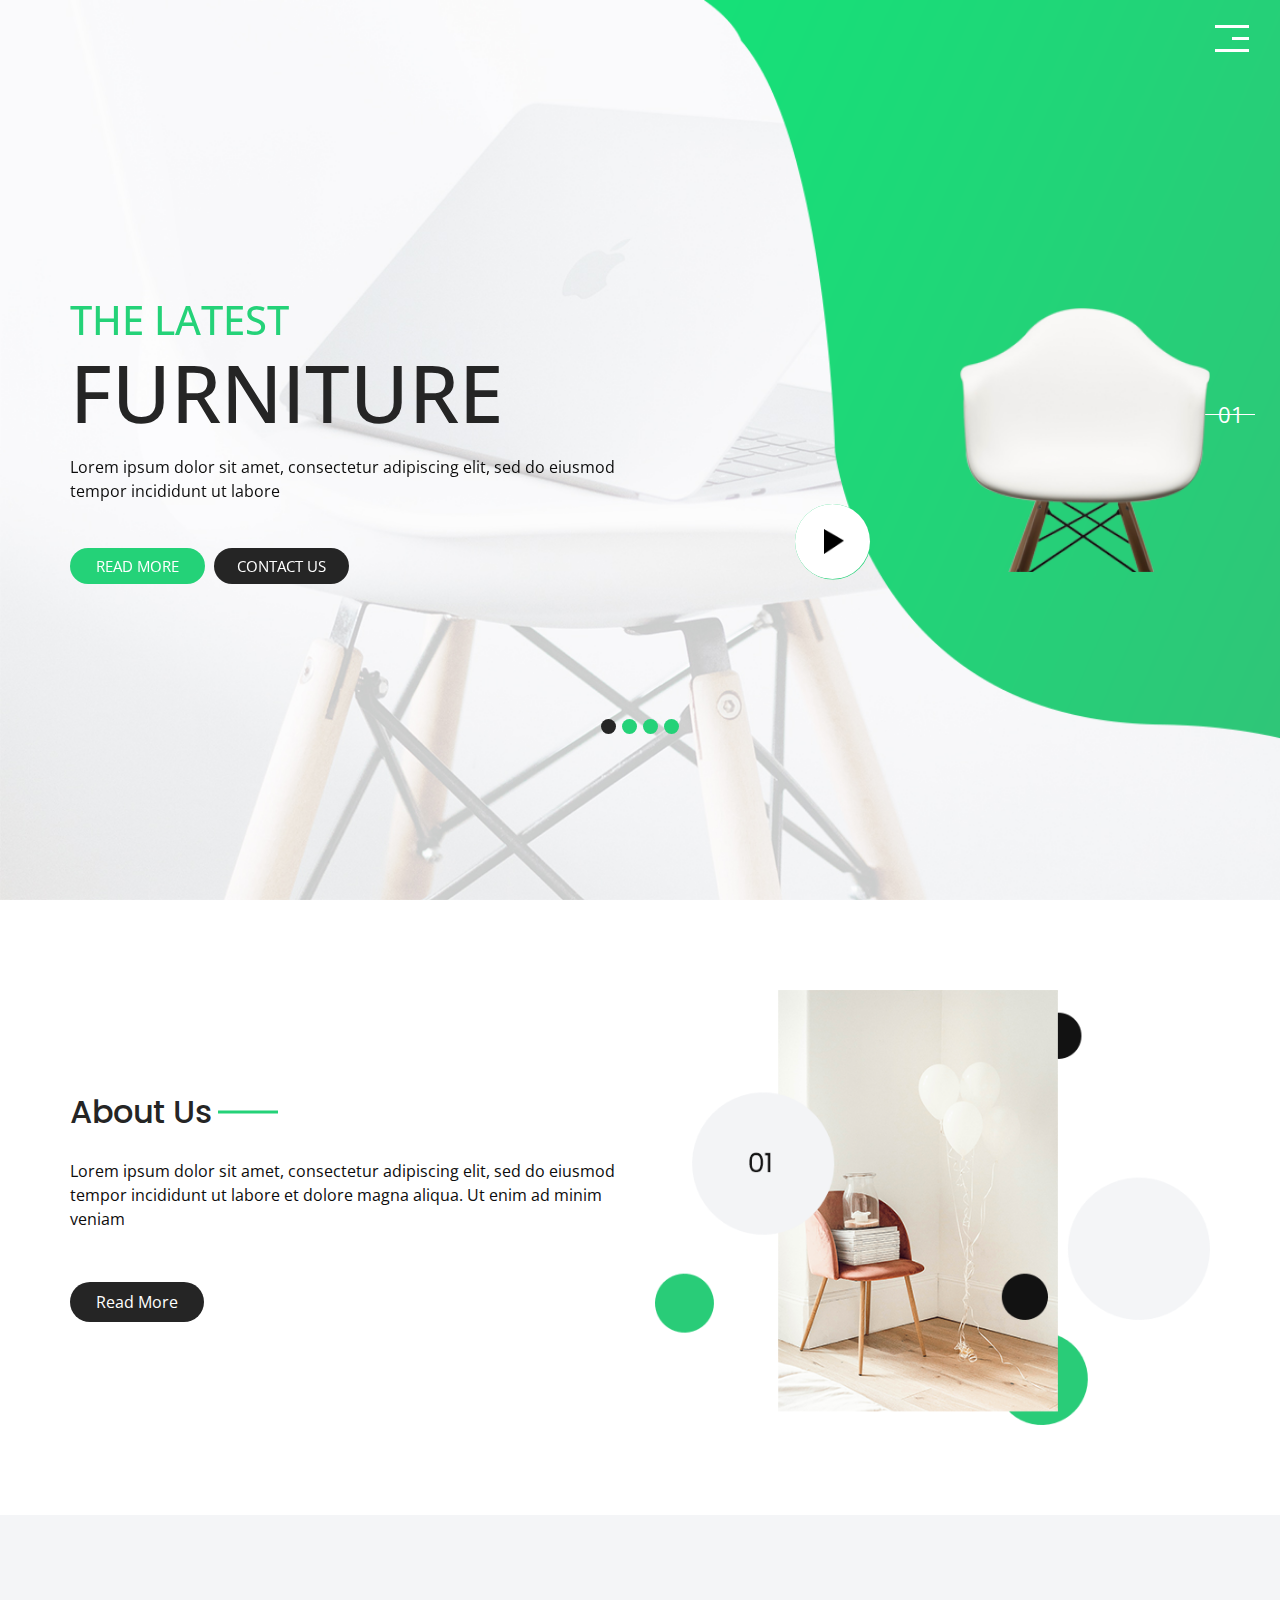
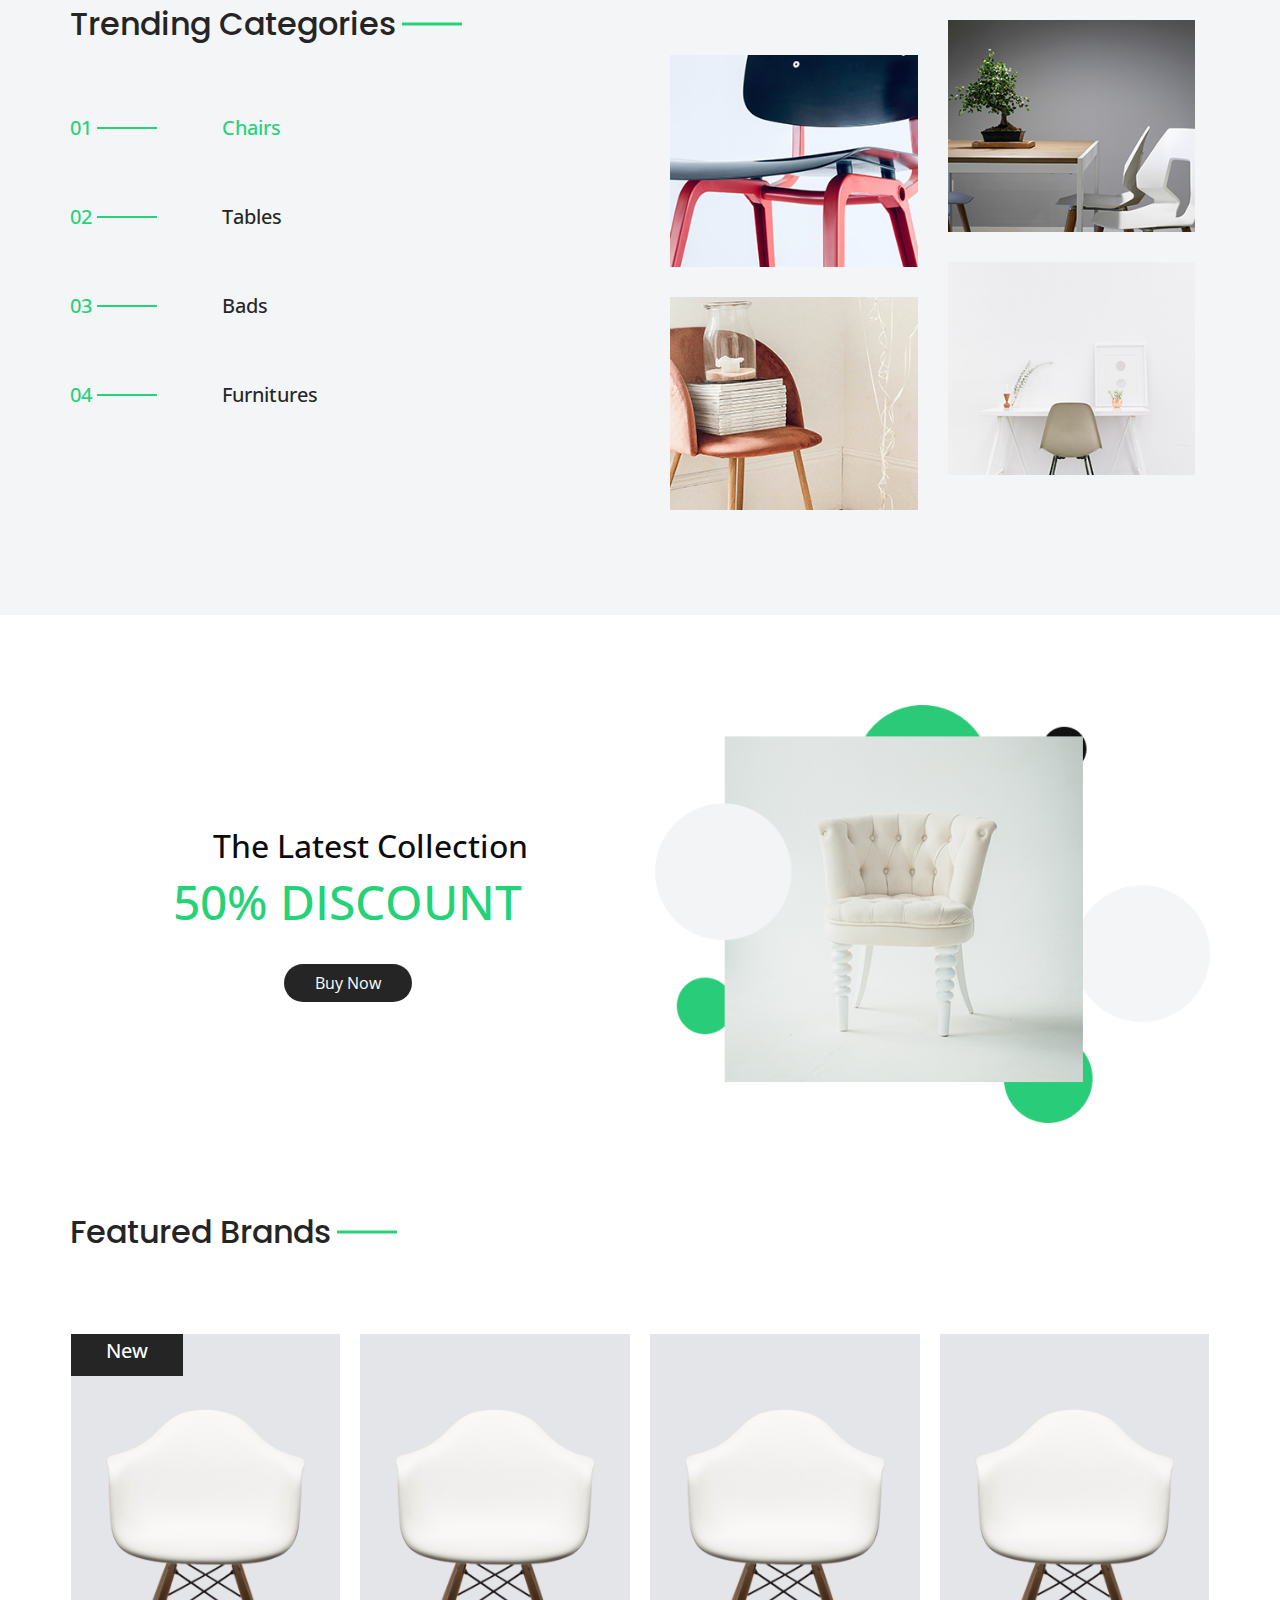
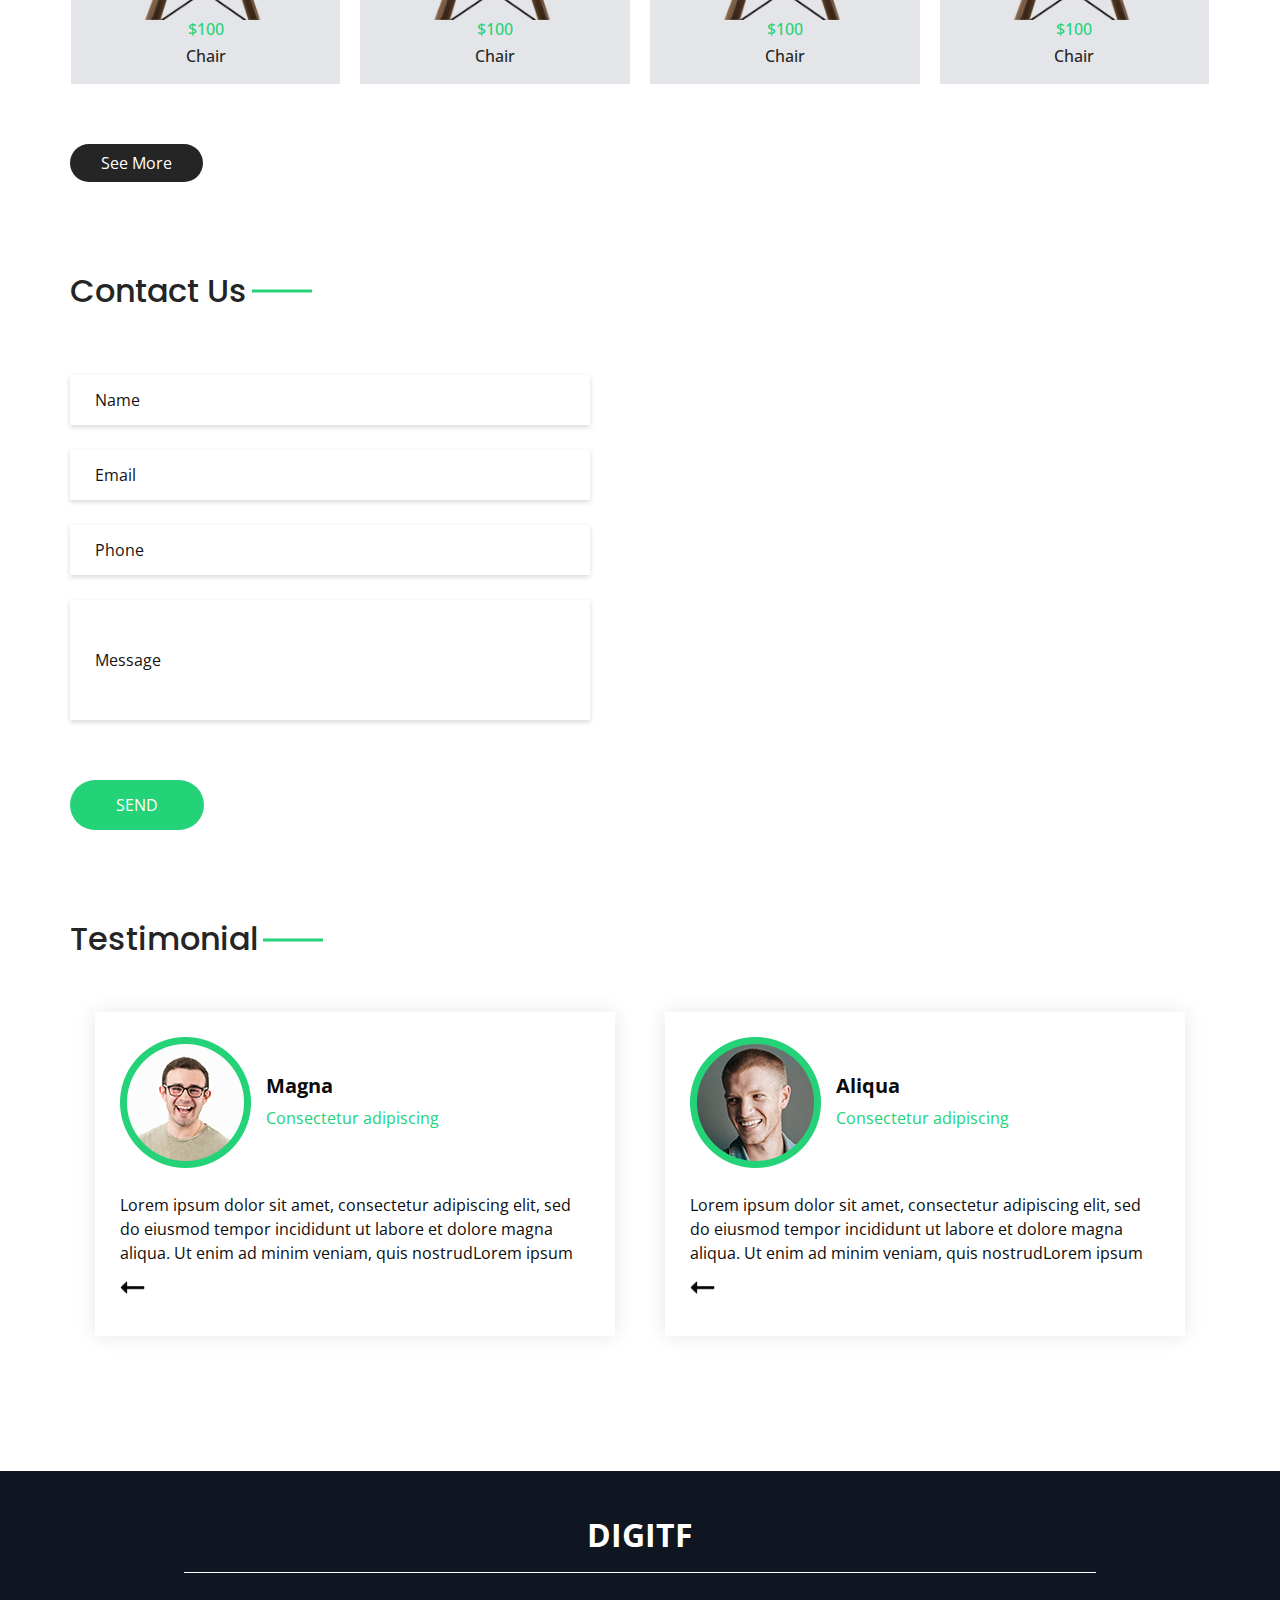
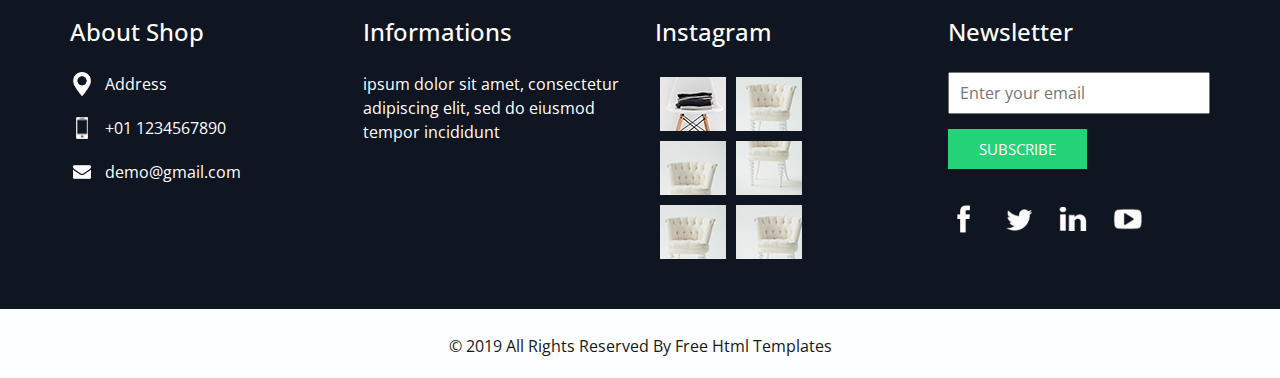
==== index.html @ fb8a5b01 "Paper Town v1" ====
<!DOCTYPE html>
<html>

<head>
  <!-- Basic -->
  <meta charset="utf-8" />
  <meta http-equiv="X-UA-Compatible" content="IE=edge" />
  <!-- Mobile Metas -->
  <meta name="viewport" content="width=device-width, initial-scale=1, shrink-to-fit=no" />
  <!-- Site Metas -->
  <meta name="keywords" content="" />
  <meta name="description" content="" />
  <meta name="author" content="" />

  <title>Digitf</title>

  <!-- slider stylesheet -->
  <link rel="stylesheet" type="text/css"
    href="https://cdnjs.cloudflare.com/ajax/libs/OwlCarousel2/2.1.3/assets/owl.carousel.min.css" />

  <!-- bootstrap core css -->
  <link rel="stylesheet" type="text/css" href="css/bootstrap.css" />

  <!-- fonts style -->
  <link href="https://fonts.googleapis.com/css?family=Open+Sans:400,700|Poppins:400,700&display=swap" rel="stylesheet">
  <!-- Custom styles for this template -->
  <link href="css/style.css" rel="stylesheet" />
  <!-- responsive style -->
  <link href="css/responsive.css" rel="stylesheet" />
</head>

<body>
  <div class="hero_area">
    <!-- header section strats -->
    <header class="header_section">
      <div class="container-fluid">
        <nav class="navbar navbar-expand-lg custom_nav-container">
          <a class="navbar-brand" href="index.html">
            <img src="images/logo.png" alt="" />
          </a>
          <button class="navbar-toggler" type="button" data-toggle="collapse" data-target="#navbarSupportedContent"
            aria-controls="navbarSupportedContent" aria-expanded="false" aria-label="Toggle navigation">
            <span class="navbar-toggler-icon"></span>
          </button>

          <div class="collapse navbar-collapse" id="navbarSupportedContent">
            <ul class="navbar-nav  ">
              <li class="nav-item active">
                <a class="nav-link" href="index.html">Home <span class="sr-only">(current)</span></a>
              </li>
              <li class="nav-item">
                <a class="nav-link" href="about.html"> About</a>
              </li>
              <li class="nav-item">
                <a class="nav-link" href="shop.html">Shop </a>
              </li>
              <li class="nav-item">
                <a class="nav-link" href="furniture.html"> Furniture </a>
              </li>
              <li class="nav-item">
                <a class="nav-link" href="contact.html">Contact us</a>
              </li>
            </ul>
            <div class="user_option">
              <a href="">
                <img src="images/user.png" alt="">
                <span>
                  Login
                </span>
              </a>
              <form class="form-inline my-2 my-lg-0 ml-0 ml-lg-4 mb-3 mb-lg-0">
                <button class="btn  my-2 my-sm-0 nav_search-btn" type="submit"></button>
              </form>
            </div>
          </div>
          <div>
            <div class="custom_menu-btn ">
              <button>
                <span class=" s-1">

                </span>
                <span class="s-2">

                </span>
                <span class="s-3">

                </span>
              </button>
            </div>
          </div>

        </nav>
      </div>
    </header>
    <!-- end header section -->
    <!-- slider section -->
    <section class="slider_section ">
      <div class="play_btn">
        <a href="">
          <img src="images/play.png" alt="">
        </a>
      </div>
      <div class="number_box">
        <div>
          <ol class="carousel-indicators indicator-2">
            <li data-target="#carouselExampleIndicators" data-slide-to="0" class="active">01</li>
            <li data-target="#carouselExampleIndicators" data-slide-to="1">02</li>
            <li data-target="#carouselExampleIndicators" data-slide-to="2">03</li>
            <li data-target="#carouselExampleIndicators" data-slide-to="3">04</li>
          </ol>
        </div>
      </div>
      <div class="container">
        <div id="carouselExampleIndicators" class="carousel slide" data-ride="carousel">
          <ol class="carousel-indicators">
            <li data-target="#carouselExampleIndicators" data-slide-to="0" class="active"></li>
            <li data-target="#carouselExampleIndicators" data-slide-to="1"></li>
            <li data-target="#carouselExampleIndicators" data-slide-to="2"></li>
            <li data-target="#carouselExampleIndicators" data-slide-to="3"></li>
          </ol>
          <div class="carousel-inner">
            <div class="carousel-item active">
              <div class="row">
                <div class="col-md-6">
                  <div class="detail-box">
                    <h1>
                      The Latest
                      <span>
                        Furniture
                      </span>
                    </h1>
                    <p>
                      Lorem ipsum dolor sit amet, consectetur adipiscing elit, sed
                      do eiusmod tempor incididunt ut labore
                    </p>
                    <div class="btn-box">
                      <a href="" class="btn-1">
                        Read More
                      </a>
                      <a href="" class="btn-2">
                        Contact us
                      </a>
                    </div>
                  </div>
                </div>
                <div class="col-md-6 img-container">
                  <div class="img-box">
                    <img src="images/slider-img.png" alt="">
                  </div>
                </div>
              </div>
            </div>
            <div class="carousel-item ">
              <div class="row">
                <div class="col-md-6">
                  <div class="detail-box">
                    <h1>
                      The Latest
                      <span>
                        Furniture
                      </span>
                    </h1>
                    <p>
                      Lorem ipsum dolor sit amet, consectetur adipiscing elit, sed
                      do eiusmod tempor incididunt ut labore
                    </p>
                    <div class="btn-box">
                      <a href="" class="btn-1">
                        Read More
                      </a>
                      <a href="" class="btn-2">
                        Contact us
                      </a>
                    </div>
                  </div>
                </div>
                <div class="col-md-6 img-container">
                  <div class="img-box">
                    <img src="images/slider-img.png" alt="">
                  </div>
                </div>
              </div>
            </div>
            <div class="carousel-item ">
              <div class="row">
                <div class="col-md-6">
                  <div class="detail-box">
                    <h1>
                      The Latest
                      <span>
                        Furniture
                      </span>
                    </h1>
                    <p>
                      Lorem ipsum dolor sit amet, consectetur adipiscing elit, sed
                      do eiusmod tempor incididunt ut labore
                    </p>
                    <div class="btn-box">
                      <a href="" class="btn-1">
                        Read More
                      </a>
                      <a href="" class="btn-2">
                        Contact us
                      </a>
                    </div>
                  </div>
                </div>
                <div class="col-md-6 img-container">
                  <div class="img-box">
                    <img src="images/slider-img.png" alt="">
                  </div>
                </div>
              </div>
            </div>
            <div class="carousel-item ">
              <div class="row">
                <div class="col-md-6">
                  <div class="detail-box">
                    <h1>
                      The Latest
                      <span>
                        Furniture
                      </span>
                    </h1>
                    <p>
                      Lorem ipsum dolor sit amet, consectetur adipiscing elit, sed
                      do eiusmod tempor incididunt ut labore
                    </p>
                    <div class="btn-box">
                      <a href="" class="btn-1">
                        Read More
                      </a>
                      <a href="" class="btn-2">
                        Contact us
                      </a>
                    </div>
                  </div>
                </div>
                <div class="col-md-6 img-container">
                  <div class="img-box">
                    <img src="images/slider-img.png" alt="">
                  </div>
                </div>
              </div>
            </div>
          </div>
        </div>
      </div>
    </section>
    <!-- end slider section -->
  </div>


  <!-- about section -->

  <section class="about_section layout_padding">
    <div class="container">
      <div class="row">
        <div class="col-md-6">
          <div class="detail-box">
            <div class="heading_container">
              <h2>
                About Us
              </h2>

            </div>
            <p>
              Lorem ipsum dolor sit amet, consectetur adipiscing elit, sed do eiusmod tempor incididunt ut labore et
              dolore magna aliqua. Ut enim ad minim veniam
            </p>
            <a href="">
              Read More
            </a>
          </div>
        </div>
        <div class="col-md-6">
          <div class="img-box">
            <img src="images/about-img.png" alt="">
          </div>
        </div>
      </div>
    </div>
  </section>

  <!-- end about section -->

  <!-- trending section -->

  <section class="trending_section layout_padding">
    <div id="accordion">
      <div class="container">
        <div class="row">
          <div class="col-md-6">
            <div class="detail-box">
              <div class="heading_container">
                <h2>
                  Trending Categories
                </h2>
              </div>
              <div class="tab_container">
                <div class="t-link-box" data-toggle="collapse" data-target="#collapseOne" aria-expanded="true"
                  aria-controls="collapseOne">
                  <div class="number">
                    <h5>
                      01
                    </h5>
                  </div>
                  <hr>
                  <div class="t-name">
                    <h5>
                      Chairs
                    </h5>
                  </div>
                </div>
                <div class="t-link-box collapsed" data-toggle="collapse" data-target="#collapseTwo"
                  aria-expanded="false" aria-controls="collapseTwo">
                  <div class="number">
                    <h5>
                      02
                    </h5>
                  </div>
                  <hr>
                  <div class="t-name">
                    <h5>
                      Tables
                    </h5>
                  </div>
                </div>
                <div class="t-link-box collapsed" data-toggle="collapse" data-target="#collapseThree"
                  aria-expanded="false" aria-controls="collapseThree">
                  <div class="number">
                    <h5>
                      03
                    </h5>
                  </div>
                  <hr>
                  <div class="t-name">
                    <h5>
                      Bads
                    </h5>
                  </div>
                </div>
                <div class="t-link-box collapsed" data-toggle="collapse" data-target="#collapseFour"
                  aria-expanded="false" aria-controls="collapseFour">
                  <div class="number">
                    <h5>
                      04
                    </h5>
                  </div>
                  <hr>
                  <div class="t-name">
                    <h5>
                      Furnitures
                    </h5>
                  </div>
                </div>
              </div>
            </div>
          </div>
          <div class="col-md-6">
            <div class="collapse show" id="collapseOne" aria-labelledby="headingOne" data-parent="#accordion">
              <div class="img_container ">
                <div class="box b-1">
                  <div class="img-box">
                    <img src="images/t-1.jpg" alt="">
                  </div>
                  <div class="img-box">
                    <img src="images/t-2.jpg" alt="">
                  </div>
                </div>
                <div class="box b-2">
                  <div class="img-box">
                    <img src="images/t-3.jpg" alt="">
                  </div>
                  <div class="img-box">
                    <img src="images/t-4.jpg" alt="">
                  </div>
                </div>
              </div>
            </div>
            <div class="collapse" id="collapseTwo" aria-labelledby="headingTwo" data-parent="#accordion">
              <div class="img_container ">
                <div class="box b-1">
                  <div class="img-box">
                    <img src="images/t-3.jpg" alt="">
                  </div>
                  <div class="img-box">
                    <img src="images/t-4.jpg" alt="">
                  </div>
                </div>
                <div class="box b-2">

                  <div class="img-box">
                    <img src="images/t-1.jpg" alt="">
                  </div>
                  <div class="img-box">
                    <img src="images/t-2.jpg" alt="">
                  </div>
                </div>
              </div>
            </div>
            <div class="collapse" id="collapseThree" aria-labelledby="headingThree" data-parent="#accordion">
              <div class="img_container ">
                <div class="box b-1">
                  <div class="img-box">
                    <img src="images/t-4.jpg" alt="">
                  </div>
                  <div class="img-box">
                    <img src="images/t-1.jpg" alt="">
                  </div>
                </div>
                <div class="box b-2">
                  <div class="img-box">
                    <img src="images/t-3.jpg" alt="">
                  </div>
                  <div class="img-box">
                    <img src="images/t-2.jpg" alt="">
                  </div>
                </div>
              </div>
            </div>
            <div class="collapse" id="collapseFour" aria-labelledby="headingfour" data-parent="#accordion">
              <div class="img_container ">
                <div class="box b-1">
                  <div class="img-box">
                    <img src="images/t-1.jpg" alt="">
                  </div>

                  <div class="img-box">
                    <img src="images/t-4.jpg" alt="">
                  </div>
                </div>
                <div class="box b-2">
                  <div class="img-box">
                    <img src="images/t-3.jpg" alt="">
                  </div>
                  <div class="img-box">
                    <img src="images/t-2.jpg" alt="">
                  </div>
                </div>
              </div>
            </div>

          </div>
        </div>
      </div>
    </div>

  </section>

  <!-- end trending section -->

  <!-- discount section -->

  <section class="discount_section  layout_padding">
    <div class="container">
      <div class="row">
        <div class="col-md-6">
          <div class="detail-box">
            <h2>
              The Latest Collection
            </h2>
            <h2 class="main_heading">
              50% DISCOUNT
            </h2>

            <div class="">
              <a href="">
                Buy Now
              </a>
            </div>
          </div>
        </div>
        <div class="col-md-6">
          <div class="img-box">
            <img src="images/discount-img.png" alt="">
          </div>
        </div>
      </div>
    </div>
  </section>


  <!-- end discount section -->

  <!-- brand section -->

  <section class="brand_section">
    <div class="container">
      <div class="heading_container">
        <h2>
          Featured Brands
        </h2>
      </div>
      <div class="brand_container layout_padding2">
        <div class="box">
          <a href="">
            <div class="new">
              <h5>
                New
              </h5>
            </div>
            <div class="img-box">
              <img src="images/slider-img.png" alt="">
            </div>
            <div class="detail-box">
              <h6 class="price">
                $100
              </h6>
              <h6>
                Chair
              </h6>
            </div>
          </a>
        </div>
        <div class="box">
          <a href="">
            <div class="img-box">
              <img src="images/slider-img.png" alt="">
            </div>
            <div class="detail-box">
              <h6 class="price">
                $100
              </h6>
              <h6>
                Chair
              </h6>
            </div>
          </a>
        </div>
        <div class="box">
          <a href="">
            <div class="img-box">
              <img src="images/slider-img.png" alt="">
            </div>
            <div class="detail-box">
              <h6 class="price">
                $100
              </h6>
              <h6>
                Chair
              </h6>
            </div>
          </a>
        </div>
        <div class="box">
          <a href="">
            <div class="img-box">
              <img src="images/slider-img.png" alt="">
            </div>
            <div class="detail-box">
              <h6 class="price">
                $100
              </h6>
              <h6>
                Chair
              </h6>
            </div>
          </a>
        </div>
      </div>
      <a href="" class="brand-btn">
        See More
      </a>
    </div>
  </section>

  <!-- end brand section -->
  <!-- contact section -->

  <section class="contact_section layout_padding">
    <div class="container ">
      <div class="heading_container">
        <h2 class="">
          Contact Us
        </h2>
      </div>

    </div>
    <div class="container">
      <div class="row">
        <div class="col-md-6">
          <form action="">
            <div>
              <input type="text" placeholder="Name" />
            </div>
            <div>
              <input type="email" placeholder="Email" />
            </div>
            <div>
              <input type="text" placeholder="Phone" />
            </div>
            <div>
              <input type="text" class="message-box" placeholder="Message" />
            </div>
            <div class="d-flex ">
              <button>
                SEND
              </button>
            </div>
          </form>
        </div>
        <div class="col-md-6">
          <div class="map_container">
            <div class="map-responsive">
              <iframe
                src="https://www.google.com/maps/embed/v1/place?key=AIzaSyA0s1a7phLN0iaD6-UE7m4qP-z21pH0eSc&q=Eiffel+Tower+Paris+France"
                width="600" height="300" frameborder="0" style="border:0; width: 100%; height:100%"
                allowfullscreen></iframe>
            </div>
          </div>
        </div>
      </div>
    </div>
  </section>

  <!-- end contact section -->

  <!-- client section -->
  <section class="client_section layout_padding-bottom">
    <div class="container">
      <div class="heading_container">
        <h2>
          Testimonial
        </h2>
      </div>
    </div>

    <div class="container">
      <div class="client_container layout_padding2">
        <div class="client_box b-1">
          <div class="client-id">
            <div class="img-box">
              <img src="images/client-1.png" alt="" />
            </div>
            <div class="name">
              <h5>
                Magna
              </h5>
              <p>
                Consectetur adipiscing
              </p>
            </div>
          </div>
          <div class="detail">
            <p>
              Lorem ipsum dolor sit amet, consectetur adipiscing elit, sed do eiusmod tempor incididunt ut labore et
              dolore magna aliqua. Ut enim ad minim veniam, quis nostrudLorem ipsum
            </p>
            <div>
              <div class="arrow_img">
              </div>
            </div>
          </div>
        </div>
        <div class="client_box b-2">
          <div class="client-id">
            <div class="img-box">
              <img src="images/client-2.png" alt="" />
            </div>
            <div class="name">
              <h5>
                Aliqua
              </h5>
              <p>
                Consectetur adipiscing
              </p>

            </div>
          </div>
          <div class="detail">
            <p>
              Lorem ipsum dolor sit amet, consectetur adipiscing elit, sed do eiusmod tempor incididunt ut labore et
              dolore magna aliqua. Ut enim ad minim veniam, quis nostrudLorem ipsum
            </p>
            <div>
              <div class="arrow_img">
              </div>
            </div>
          </div>
        </div>
      </div>
    </div>
  </section>

  <!-- end client section -->

  <!-- info section -->
  <section class="info_section layout_padding2">
    <div class="container">
      <div class="info_logo">
        <h2>
          Digitf
        </h2>
      </div>
      <div class="row">

        <div class="col-md-3">
          <div class="info_contact">
            <h5>
              About Shop
            </h5>
            <div>
              <div class="img-box">
                <img src="images/location-white.png" width="18px" alt="">
              </div>
              <p>
                Address
              </p>
            </div>
            <div>
              <div class="img-box">
                <img src="images/telephone-white.png" width="12px" alt="">
              </div>
              <p>
                +01 1234567890
              </p>
            </div>
            <div>
              <div class="img-box">
                <img src="images/envelope-white.png" width="18px" alt="">
              </div>
              <p>
                demo@gmail.com
              </p>
            </div>
          </div>
        </div>
        <div class="col-md-3">
          <div class="info_info">
            <h5>
              Informations
            </h5>
            <p>
              ipsum dolor sit amet, consectetur adipiscing elit, sed do eiusmod tempor incididunt
            </p>
          </div>
        </div>

        <div class="col-md-3">
          <div class="info_insta">
            <h5>
              Instagram
            </h5>
            <div class="insta_container">
              <div>
                <a href="">
                  <div class="insta-box b-1">
                    <img src="images/i-1.jpg" alt="">
                  </div>
                </a>
                <a href="">
                  <div class="insta-box b-2">
                    <img src="images/i-2.jpg" alt="">
                  </div>
                </a>
              </div>

              <div>
                <a href="">
                  <div class="insta-box b-3">
                    <img src="images/i-3.jpg" alt="">
                  </div>
                </a>
                <a href="">
                  <div class="insta-box b-4">
                    <img src="images/i-4.jpg" alt="">
                  </div>
                </a>
              </div>
              <div>
                <a href="">
                  <div class="insta-box b-3">
                    <img src="images/i-5.jpg" alt="">
                  </div>
                </a>
                <a href="">
                  <div class="insta-box b-4">
                    <img src="images/i-6.jpg" alt="">
                  </div>
                </a>
              </div>
            </div>
          </div>
        </div>
        <div class="col-md-3">
          <div class="info_form ">
            <h5>
              Newsletter
            </h5>
            <form action="">
              <input type="email" placeholder="Enter your email">
              <button>
                Subscribe
              </button>
            </form>
            <div class="social_box">
              <a href="">
                <img src="images/fb.png" alt="">
              </a>
              <a href="">
                <img src="images/twitter.png" alt="">
              </a>
              <a href="">
                <img src="images/linkedin.png" alt="">
              </a>
              <a href="">
                <img src="images/youtube.png" alt="">
              </a>
            </div>
          </div>
        </div>
      </div>
    </div>
  </section>

  <!-- end info_section -->


  <!-- footer section -->
  <section class="container-fluid footer_section ">
    <div class="container">
      <p>
        &copy; 2019 All Rights Reserved By
        <a href="https://html.design/">Free Html Templates</a>
      </p>
    </div>
  </section>
  <!-- end  footer section -->


  <script type="text/javascript" src="js/jquery-3.4.1.min.js"></script>
  <script type="text/javascript" src="js/bootstrap.js"></script>
  <script type="text/javascript" src="https://cdnjs.cloudflare.com/ajax/libs/OwlCarousel2/2.2.1/owl.carousel.min.js">
  </script>
  <script type="text/javascript">
    $(".owl-carousel").owlCarousel({
      loop: true,
      margin: 10,
      nav: true,
      navText: [],
      autoplay: true,
      autoplayHoverPause: true,
      responsive: {
        0: {
          items: 1
        },
        420: {
          items: 2
        },
        1000: {
          items: 5
        }
      }

    });
  </script>
  <script>
    var nav = $("#navbarSupportedContent");
    var btn = $(".custom_menu-btn");
    btn.click
    btn.click(function (e) {

      e.preventDefault();
      nav.toggleClass("lg_nav-toggle");
      document.querySelector(".custom_menu-btn").classList.toggle("menu_btn-style")
    });
  </script>
  <script>
    $('.carousel').on('slid.bs.carousel', function () {
      $(".indicator-2 li").removeClass("active");
      indicators = $(".carousel-indicators li.active").data("slide-to");
      a = $(".indicator-2").find("[data-slide-to='" + indicators + "']").addClass("active");
      console.log(indicators);

    })
  </script>

</body>
</body>

</html>
---- css/style.css ----
body {
  font-family: 'Open Sans', sans-serif;
  color: #0c0c0c;
  background-color: #ffffff;
}

.layout_padding {
  padding-top: 90px;
  padding-bottom: 90px;
}

.layout_padding2 {
  padding: 45px 0;
}

.layout_padding2-top {
  padding-top: 45px;
  padding-bottom: 45px;
}

.layout_padding2-bottom {
  padding-bottom: 45px;
}

.layout_padding-top {
  padding-top: 90px;
}

.layout_padding-bottom {
  padding-bottom: 90px;
}

.heading_container {
  display: -webkit-box;
  display: -ms-flexbox;
  display: flex;
}

.heading_container h2 {
  color: #252525;
  position: relative;
  font-family: 'Poppins', sans-serif;
}

.heading_container h2::before {
  content: "";
  width: 60px;
  height: 3px;
  position: absolute;
  top: 50%;
  right: -5px;
  background-color: #24d278;
  -webkit-transform: translate(100%, -50%);
          transform: translate(100%, -50%);
}

/*header section*/
.hero_area {
  height: 100vh;
  background-image: url(../images/hero-bg.jpg);
  background-size: cover;
  position: relative;
  background-repeat: no-repeat;
  overflow: hidden;
}

.hero_area::after {
  content: "";
  position: absolute;
  bottom: 0;
  right: 0;
  width: 45%;
  height: 100%;
  background-image: url(../images/hero-side-bg.png);
  background-size: cover;
}

.sub_page .hero_area {
  height: auto;
  background-size: auto;
}

.hero_area.sub_pages {
  height: auto;
}

.header_section {
  overflow-x: hidden;
}

.header_section .container-fluid {
  padding-right: 25px;
  padding-left: 25px;
}

.header_section .nav_container {
  margin: 0 auto;
}

.header_section .user_option {
  display: -webkit-box;
  display: -ms-flexbox;
  display: flex;
  -webkit-box-align: center;
      -ms-flex-align: center;
          align-items: center;
}

.header_section .user_option a {
  display: -webkit-box;
  display: -ms-flexbox;
  display: flex;
  color: #ffffff;
  -webkit-box-align: center;
      -ms-flex-align: center;
          align-items: center;
}

.header_section .user_option a img {
  min-width: 20px;
  height: 20px;
  margin-right: 5px;
}

.custom_nav-container.navbar-expand-lg .navbar-nav .nav-item .nav-link {
  padding: 10px 15px;
  color: #060606;
  text-align: center;
  text-transform: uppercase;
}

.custom_nav-container.navbar-expand-lg .navbar-nav .nav-item.active .nav-link, .custom_nav-container.navbar-expand-lg .navbar-nav .nav-item:hover .nav-link {
  color: #24d278;
}

a,
a:hover,
a:focus {
  text-decoration: none;
}

a:hover,
a:focus {
  color: initial;
}

.btn,
.btn:focus {
  outline: none !important;
  -webkit-box-shadow: none;
          box-shadow: none;
}

.custom_nav-container .nav_search-btn {
  background-image: url(../images/search-icon.png);
  background-size: 17px;
  background-repeat: no-repeat;
  background-position-y: 7px;
  width: 35px;
  height: 35px;
  padding: 0;
  border: none;
}

.custom_nav-container form {
  padding-top: 7px;
}

.navbar-brand {
  margin-right: 5%;
  display: -webkit-box;
  display: -ms-flexbox;
  display: flex;
  -webkit-box-align: center;
      -ms-flex-align: center;
          align-items: center;
}

.navbar-brand img {
  width: 70px;
}

.custom_nav-container {
  z-index: 99999;
  padding: 0;
  height: 70px;
}

.custom_nav-container .navbar-toggler {
  outline: none;
}

.custom_nav-container .navbar-toggler .navbar-toggler-icon {
  background-image: url(../images/menu.png);
  background-size: 50px;
  width: 30px;
  height: 30px;
}

.lg_toggl-btn {
  background-color: transparent;
  border: none;
  outline: none;
  width: 56px;
  height: 40px;
  cursor: pointer;
}

.lg_toggl-btn:focus {
  outline: none;
}

.login_btn-container {
  padding-top: 30px;
}

.login_btn-container a {
  color: #24d278;
  text-transform: uppercase;
}

/*end header section*/
/* slider section */
.slider_section {
  height: calc(90% - 70px);
  display: -webkit-box;
  display: -ms-flexbox;
  display: flex;
  -webkit-box-align: center;
      -ms-flex-align: center;
          align-items: center;
}

.slider_section .container {
  position: relative;
  z-index: 2;
}

.slider_section .number_box {
  width: 50px;
  position: absolute;
  right: 25px;
  top: 46%;
  display: -webkit-box;
  display: -ms-flexbox;
  display: flex;
  -webkit-box-orient: vertical;
  -webkit-box-direction: normal;
      -ms-flex-direction: column;
          flex-direction: column;
  -webkit-box-align: center;
      -ms-flex-align: center;
          align-items: center;
  color: #ffffff;
  -webkit-transform: translateY(-50%);
          transform: translateY(-50%);
  z-index: 2;
  font-size: 22px;
}

.slider_section .number_box::before {
  content: "";
  width: 50px;
  height: 1px;
  background-color: #ffffff;
  position: absolute;
  top: 50%;
  left: 50%;
  -webkit-transform: translate(-50%, -50%);
          transform: translate(-50%, -50%);
}

.slider_section .row {
  -webkit-box-align: center;
      -ms-flex-align: center;
          align-items: center;
}

.slider_section .detail-box h1 {
  color: #24d278;
  text-transform: uppercase;
}

.slider_section .detail-box h1 span {
  font-size: 5rem;
  color: #252525;
}

.slider_section .detail-box p {
  margin-top: 15px;
}

.slider_section .detail-box .btn-box {
  margin-top: 45px;
}

.slider_section .detail-box .btn-box a {
  text-transform: uppercase;
  text-align: center;
  width: 135px;
  font-size: 15px;
}

.slider_section .detail-box .btn-box .btn-1 {
  display: inline-block;
  padding: 6px 0;
  background-color: #24d278;
  color: #ffffff;
  -webkit-transition: all 0.3s;
  transition: all 0.3s;
  border: 1px solid transparent;
  border-radius: 20px;
  margin-right: 5px;
}

.slider_section .detail-box .btn-box .btn-1:hover {
  background-color: transparent;
  border-color: #24d278;
  color: #24d278;
}

.slider_section .detail-box .btn-box .btn-2 {
  display: inline-block;
  padding: 6px 0;
  background-color: #252525;
  color: #ffffff;
  -webkit-transition: all 0.3s;
  transition: all 0.3s;
  border: 1px solid transparent;
  border-radius: 20px;
}

.slider_section .detail-box .btn-box .btn-2:hover {
  background-color: transparent;
  border-color: #252525;
  color: #252525;
}

.slider_section .img-container {
  position: relative;
  display: -webkit-box;
  display: -ms-flexbox;
  display: flex;
  -webkit-box-pack: end;
      -ms-flex-pack: end;
          justify-content: flex-end;
}

.slider_section .img-container .img-box {
  width: 250px;
}

.slider_section .img-container .img-box img {
  width: 100%;
}

.slider_section .play_btn {
  background-color: #24d278;
  display: -webkit-box;
  display: -ms-flexbox;
  display: flex;
  -webkit-box-align: center;
      -ms-flex-align: center;
          align-items: center;
  -webkit-box-pack: center;
      -ms-flex-pack: center;
          justify-content: center;
  border-radius: 100%;
  width: 75px;
  height: 75px;
  position: absolute;
  z-index: 3;
  top: 56%;
  right: 32%;
}

.slider_section .play_btn a {
  background-color: #ffffff;
  display: -webkit-box;
  display: -ms-flexbox;
  display: flex;
  -webkit-box-align: center;
      -ms-flex-align: center;
          align-items: center;
  -webkit-box-pack: center;
      -ms-flex-pack: center;
          justify-content: center;
  border-radius: 100%;
  width: 75px;
  height: 75px;
  position: relative;
  z-index: 5;
}

.slider_section .play_btn img {
  width: 20px;
  margin-left: 3px;
}

.slider_section .play_btn::before {
  content: "";
  width: 100%;
  height: 100%;
  position: absolute;
  top: 50%;
  left: 50%;
  background-color: #24d278;
  opacity: 1;
  border-radius: 100%;
  -webkit-transform: translate(-50%, -50%);
          transform: translate(-50%, -50%);
}

.slider_section .play_btn::before {
  z-index: 2;
  -webkit-animation: before-animation 1500ms infinite;
          animation: before-animation 1500ms infinite;
}

@-webkit-keyframes before-animation {
  0% {
    -webkit-transform: translateX(-50%) translateY(-50%) translateZ(0) scale(1);
            transform: translateX(-50%) translateY(-50%) translateZ(0) scale(1);
    opacity: 1;
  }
  100% {
    -webkit-transform: translateX(-50%) translateY(-50%) translateZ(0) scale(1.5);
            transform: translateX(-50%) translateY(-50%) translateZ(0) scale(1.5);
    opacity: 1;
  }
}

@keyframes before-animation {
  0% {
    -webkit-transform: translateX(-50%) translateY(-50%) translateZ(0) scale(1);
            transform: translateX(-50%) translateY(-50%) translateZ(0) scale(1);
    opacity: 1;
  }
  100% {
    -webkit-transform: translateX(-50%) translateY(-50%) translateZ(0) scale(1.5);
            transform: translateX(-50%) translateY(-50%) translateZ(0) scale(1.5);
    opacity: 1;
  }
}

.slider_section .carousel-indicators {
  margin: 0;
  -webkit-box-align: center;
      -ms-flex-align: center;
          align-items: center;
  -webkit-box-pack: center;
      -ms-flex-pack: center;
          justify-content: center;
  bottom: -150px;
}

.slider_section .carousel-indicators li {
  width: 15px;
  height: 15px;
  border-radius: 100%;
  background-color: #24d278;
  opacity: 1;
  border: none;
  background-clip: unset;
}

.slider_section .carousel-indicators li.active {
  background-color: #252525;
}

.slider_section ol.carousel-indicators.indicator-2 {
  position: unset;
}

.slider_section ol.carousel-indicators.indicator-2 li {
  width: 25px;
  height: 25px;
  text-indent: 0px;
  text-align: center;
  line-height: 25px;
  color: #ffffff;
  margin: 0;
  background-color: transparent;
  opacity: 1;
  border: none;
  display: none;
}

.slider_section ol.carousel-indicators.indicator-2 li.active {
  display: block;
}

.about_section .row {
  -webkit-box-align: center;
      -ms-flex-align: center;
          align-items: center;
}

.about_section .detail-box p {
  margin-top: 20px;
}

.about_section .detail-box a {
  display: inline-block;
  padding: 7px 25px;
  background-color: #252525;
  color: #ffffff;
  -webkit-transition: all 0.3s;
  transition: all 0.3s;
  border: 1px solid transparent;
  border-radius: 20px;
  margin-top: 35px;
}

.about_section .detail-box a:hover {
  background-color: transparent;
  border-color: #252525;
  color: #252525;
}

.about_section .img-box img {
  width: 100%;
}

.trending_section {
  background-color: #f4f5f7;
}

.trending_section .tab_container .t-link-box {
  margin: 65px 0;
  color: #24d278;
  display: -webkit-box;
  display: -ms-flexbox;
  display: flex;
  -webkit-box-align: center;
      -ms-flex-align: center;
          align-items: center;
  -webkit-box-pack: start;
      -ms-flex-pack: start;
          justify-content: flex-start;
}

.trending_section .tab_container .t-link-box h5 {
  margin: 0;
}

.trending_section .tab_container .t-link-box hr {
  background-color: #24d278;
  width: 60px;
  height: 1.5px;
  border: none;
  margin: 0 65px 0 5px;
}

.trending_section .tab_container .t-link-box .t-name {
  color: #252525;
}

.trending_section .tab_container .t-link-box:hover {
  cursor: pointer;
}

.trending_section .tab_container .t-link-box[aria-expanded="true"] .t-name {
  color: #24d278;
}

.trending_section .img_container {
  display: -webkit-box;
  display: -ms-flexbox;
  display: flex;
}

.trending_section .img_container .box {
  display: -webkit-box;
  display: -ms-flexbox;
  display: flex;
  -webkit-box-orient: vertical;
  -webkit-box-direction: normal;
      -ms-flex-direction: column;
          flex-direction: column;
}

.trending_section .img_container .box .img-box {
  margin: 15px;
}

.trending_section .img_container .box .img-box img {
  width: 100%;
}

.trending_section .img_container .box.b-1 {
  padding-top: 35px;
}

.discount_section .row {
  -webkit-box-align: center;
      -ms-flex-align: center;
          align-items: center;
}

.discount_section .detail-box {
  display: -webkit-box;
  display: -ms-flexbox;
  display: flex;
  -webkit-box-orient: vertical;
  -webkit-box-direction: normal;
      -ms-flex-direction: column;
          flex-direction: column;
  -webkit-box-align: center;
      -ms-flex-align: center;
          align-items: center;
}

.discount_section .detail-box h2 {
  padding-left: 45px;
}

.discount_section .detail-box h2.main_heading {
  font-size: 3rem;
  padding: 0;
  color: #24d278;
  text-transform: uppercase;
}

.discount_section .detail-box a {
  display: inline-block;
  padding: 6px 30px;
  background-color: #252525;
  color: #ffffff;
  -webkit-transition: all 0.3s;
  transition: all 0.3s;
  border: 1px solid transparent;
  border-radius: 20px;
  margin-top: 25px;
}

.discount_section .detail-box a:hover {
  background-color: transparent;
  border-color: #252525;
  color: #252525;
}

.discount_section .img-box img {
  width: 100%;
}

.brand_section .brand_container {
  display: -webkit-box;
  display: -ms-flexbox;
  display: flex;
  -webkit-box-pack: center;
      -ms-flex-pack: center;
          justify-content: center;
  -ms-flex-wrap: wrap;
      flex-wrap: wrap;
  margin: 0 -10px;
}

.brand_section .brand_container .box {
  position: relative;
  text-align: center;
  background-color: #e4e5e9;
  padding: 75px 35px 10px 35px;
  margin: 30px 10px 0 10px;
  min-width: 225px;
  -webkit-box-flex: 0;
      -ms-flex: 0 0 23.24670%;
          flex: 0 0 23.24670%;
}

.brand_section .brand_container .box h6 {
  color: #252525;
}

.brand_section .brand_container .box h6.price {
  color: #24d278;
}

.brand_section .brand_container .box .new {
  position: absolute;
  top: 0;
  left: 0;
  padding: 5px 35px;
  background-color: #252525;
  color: #ffffff;
}

.brand_section .brand_container .box .new h6 {
  margin: 0;
}

.brand_section .brand_container .box .img-box img {
  width: 100%;
}

.brand_section .brand_container .box:hover {
  background-color: #24d278;
}

.brand_section .brand_container .box:hover h6.price {
  color: #252525;
}

.brand_section .brand-btn {
  display: inline-block;
  padding: 6px 30px;
  background-color: #252525;
  color: #ffffff;
  -webkit-transition: all 0.3s;
  transition: all 0.3s;
  border: 1px solid transparent;
  border-radius: 20px;
  margin-top: 15px;
}

.brand_section .brand-btn:hover {
  background-color: transparent;
  border-color: #252525;
  color: #252525;
}

.contact_section {
  position: relative;
}

.contact_section .design-box {
  position: absolute;
  bottom: 50%;
  -webkit-transform: translateY(50%);
          transform: translateY(50%);
  right: 0;
  width: 75px;
}

.contact_section .design-box img {
  width: 100%;
}

.contact_section h2 {
  margin-bottom: 65px;
}

.contact_section form {
  padding-right: 35px;
}

.contact_section input {
  width: 100%;
  border: none;
  height: 50px;
  margin-bottom: 25px;
  padding-left: 25px;
  background-color: transparent;
  outline: none;
  color: #101010;
  -webkit-box-shadow: 0px 2px 5px 0px rgba(0, 0, 0, 0.16);
  box-shadow: 0px 2px 5px 0px rgba(0, 0, 0, 0.16);
}

.contact_section input::-webkit-input-placeholder {
  color: #131313;
}

.contact_section input:-ms-input-placeholder {
  color: #131313;
}

.contact_section input::-ms-input-placeholder {
  color: #131313;
}

.contact_section input::placeholder {
  color: #131313;
}

.contact_section input.message-box {
  height: 120px;
}

.contact_section button {
  display: inline-block;
  padding: 12px 45px;
  background-color: #24d278;
  color: #ffffff;
  -webkit-transition: all 0.3s;
  transition: all 0.3s;
  border: 1px solid transparent;
  border-radius: 30px;
  border-radius: 30px;
  color: #fff;
  margin-top: 35px;
}

.contact_section button:hover {
  background-color: transparent;
  border-color: #24d278;
  color: #24d278;
}

.contact_section .map_container {
  height: 100%;
  padding-bottom: 110px;
}

.contact_section .map_container .map-responsive {
  height: 100%;
}

.client_section .custom_heading-container {
  -webkit-box-pack: center;
      -ms-flex-pack: center;
          justify-content: center;
}

.client_section .client_container {
  display: -webkit-box;
  display: -ms-flexbox;
  display: flex;
  -webkit-box-align: start;
      -ms-flex-align: start;
          align-items: flex-start;
}

.client_section .client_box {
  margin-left: 25px;
  margin-right: 25px;
  padding: 25px;
  -webkit-box-shadow: 0px 0px 20px 0 rgba(0, 0, 0, 0.1);
          box-shadow: 0px 0px 20px 0 rgba(0, 0, 0, 0.1);
}

.client_section .client_box .client-id {
  display: -webkit-box;
  display: -ms-flexbox;
  display: flex;
  -webkit-box-align: center;
      -ms-flex-align: center;
          align-items: center;
}

.client_section .client_box .client-id .img-box img {
  width: 100%;
}

.client_section .client_box .client-id .name {
  margin-left: 15px;
}

.client_section .client_box .client-id .name h5 {
  font-weight: bold;
}

.client_section .client_box .client-id .name p {
  color: #24d278;
  margin: 0;
}

.client_section .client_box .detail {
  margin-top: 25px;
}

.client_section .client_box:hover {
  background-color: #f3f3f3;
  -webkit-box-shadow: none;
          box-shadow: none;
}

.client_section .client_box:hover .arrow_img {
  background-image: url(../images/arrow-green.png);
}

.client_section .client_box .arrow_img {
  width: 50px;
  height: 30px;
  background-image: url(../images/arrow.png);
  background-size: 25px;
  background-repeat: no-repeat;
}

.info_section {
  background-color: #0f1521;
  color: #ffffff;
}

.info_section .info_logo {
  width: 80%;
  margin: 0 auto 45px auto;
  padding-bottom: 10px;
  text-align: center;
  border-bottom: 1px solid #ffffff;
}

.info_section .info_logo h2 {
  text-transform: uppercase;
  font-weight: bold;
}

.info_section h5 {
  margin-bottom: 25px;
  font-size: 24px;
}

.info_section .info_insta .insta_container > div {
  display: -webkit-box;
  display: -ms-flexbox;
  display: flex;
}

.info_section .info_insta .insta_container img {
  width: 100%;
}

.info_section .info_insta .insta_container .insta-box {
  margin: 5px;
  display: -webkit-box;
  display: -ms-flexbox;
  display: flex;
  -webkit-box-align: stretch;
      -ms-flex-align: stretch;
          align-items: stretch;
}

.info_section .info_contact .img-box {
  width: 35px;
  display: -webkit-box;
  display: -ms-flexbox;
  display: flex;
  -webkit-box-pack: center;
      -ms-flex-pack: center;
          justify-content: center;
}

.info_section .info_contact p {
  margin: 0;
}

.info_section .info_contact > div {
  display: -webkit-box;
  display: -ms-flexbox;
  display: flex;
  -webkit-box-align: center;
      -ms-flex-align: center;
          align-items: center;
  margin: 20px 0;
}

.info_section .info_contact > div img {
  height: auto;
  margin-right: 12px;
}

.info_section .info_form form input {
  outline: none;
  width: 100%;
  padding: 7px 10px;
}

.info_section .info_form form button {
  display: inline-block;
  padding: 8px 30px;
  background-color: #24d278;
  color: #ffffff;
  -webkit-transition: all 0.3s;
  transition: all 0.3s;
  border: 1px solid transparent;
  border-radius: 0;
  margin-top: 15px;
  text-transform: uppercase;
  font-size: 15px;
}

.info_section .info_form form button:hover {
  background-color: transparent;
  border-color: #24d278;
  color: #24d278;
}

.info_section .info_form .social_box {
  margin-top: 35px;
  width: 100%;
  display: -webkit-box;
  display: -ms-flexbox;
  display: flex;
}

.info_section .info_form .social_box a {
  margin-right: 25px;
}

/* footer section*/
.footer_section {
  display: -webkit-box;
  display: -ms-flexbox;
  display: flex;
  -webkit-box-orient: vertical;
  -webkit-box-direction: normal;
      -ms-flex-direction: column;
          flex-direction: column;
  -webkit-box-pack: center;
      -ms-flex-pack: center;
          justify-content: center;
  background-color: #fdfeff;
}

.footer_section p {
  color: #171717;
  margin: 0;
  padding: 25px 0 20px 0;
  margin: 0 auto;
  text-align: center;
}

.footer_section a {
  color: #171717;
}

/* end footer section*/
#navbarSupportedContent {
  -webkit-transform: translateX(100vw);
          transform: translateX(100vw);
  opacity: 0;
  -webkit-transition: all 0.3s ease-in;
  transition: all 0.3s ease-in;
  -webkit-box-pack: justify;
      -ms-flex-pack: justify;
          justify-content: space-between;
  -webkit-box-align: center;
      -ms-flex-align: center;
          align-items: center;
}

#navbarSupportedContent.lg_nav-toggle {
  -webkit-transform: translateX(0);
          transform: translateX(0);
  opacity: 1;
}

.custom_menu-btn button {
  margin-top: 12px;
  outline: none;
  border: none;
  background-color: transparent;
}

.custom_menu-btn button span {
  display: block;
  width: 34px;
  height: 3.5px;
  background-color: #fff;
  margin: 8.5px 0;
  -webkit-transition: all 0.3s;
  transition: all 0.3s;
}

.custom_menu-btn .s-2 {
  -webkit-transition: all 0.1s;
  transition: all 0.1s;
  width: 17px;
  margin-left: auto;
}

.menu_btn-style button .s-1 {
  -webkit-transform: rotate(45deg) translate(7px, 10px);
          transform: rotate(45deg) translate(7px, 10px);
}

.menu_btn-style button .s-2 {
  -webkit-transform: translateX(100px);
          transform: translateX(100px);
}

.menu_btn-style button .s-3 {
  -webkit-transform: rotate(-45deg) translate(7px, -10px);
          transform: rotate(-45deg) translate(7px, -10px);
}
/*# sourceMappingURL=style.css.map */
---- css/responsive.css ----
@media (max-width: 1120px) {
  .slider_section .detail-box .btn-box a {
    margin-bottom: 10px;
  }

  .slider_section .play_btn {
    right: 25%;
  }
}

@media (max-width: 992px) {
  #navbarSupportedContent {
    opacity: 1;
    transform: none;
  }

  .sub_page .hero_area::after {
    display: none;
  }

  .navbar-toggler {
    padding: 0.25rem 0;
  }

  .slider_section .play_btn {
    top: 20%;
    right: 30%;
  }

  .header_section .user_option {
    display: none;
  }

  .custom_menu-btn {
    display: none;
  }

  .navbar-nav {
    align-items: center;
  }

  .custom_nav-container .navbar-toggler {
    margin-left: auto;
  }

  .custom_nav-container {
    padding: 15px 0;
    height: auto;
  }

  .brand_section {
    text-align: center;
  }
}

@media (max-width: 768px) {
  .hero_area {
    height: auto;
  }

  .hero_area::after {
    background-image: none;
    background-color: #1fd778;
    width: 100%;
    height: 450px;
  }

  .slider_section {
    text-align: center;
  }

  .slider_section .detail-box {
    margin-bottom: 45px;
  }

  .slider_section .img-container {
    justify-content: center;
  }

  .slider_section .play_btn {
    top: initial;
    bottom: 450px;
    right: 50%;
    transform: translate(50%, 50%);
  }

  .hero_area {
    background: none;
  }

  .slider_section {
    padding-top: 35px;
  }

  .slider_section .detail-box h1 span {
    font-size: 4rem;
  }

  .slider_section .img-box {
    margin: 40px 0;
  }

  .slider_section .img-box {
    margin-top: 125px;
    margin-bottom: 90px;
  }

  .slider_section .carousel-indicators {
    bottom: 25px;
  }

  .slider_section .carousel-indicators li {
    background-color: #fefefe;
  }

  .slider_section .number_box {
    display: none;
  }

  .about_section .detail-box {
    margin-bottom: 45px;
  }

  .discount_section .detail-box {
    margin-bottom: 45px;
  }

  .discount_section .detail-box {
    text-align: center;
  }



  .discount_section .detail-box h2 {
    padding: 0;
  }

  .client_section .client_container {
    flex-direction: column;
  }

  .client_section .client_box.b-1 {
    margin-bottom: 45px;
  }

  .info_section .col-md-3 {
    display: flex;
    flex-direction: column;
    align-items: center;
    text-align: center;
    margin: 15px 0;
  }

  .info_section .box {
    justify-content: center;
  }

  .info_section .box {

    justify-content: center;
    display: flex;
    flex-direction: column;
    align-items: center;
  }

  .contact_section form {
    padding: 0;
    margin-bottom: 45px;
  }

  .info_section .info_form .social_box {
    justify-content: center;
  }

  .info_section .info_form .social_box a {
    margin: 0 10px;
  }

  .contact_section .map_container {
    padding: 0;
  }
}

@media (max-width: 576px) {
  .slider_section .detail-box h1 {
    font-size: 2.5rem;
  }

  .slider_section .detail-box h1 span {
    font-size: 3.5rem;
  }

  .slider_section .play_btn,
  .slider_section .play_btn a {
    width: 55px;
    height: 55px;
  }



  .slider_section .play_btn img {
    width: 15px;
  }
}

@media (max-width: 480px) {}

@media (max-width: 420px) {
  .slider_section .detail-box h1 {
    font-size: 2rem;
  }

  .slider_section .detail-box h1 span {
    font-size: 3rem;
  }
}

@media (max-width: 360px) {}

@media (min-width: 1200px) {
  .container {
    max-width: 1170px;
  }
}
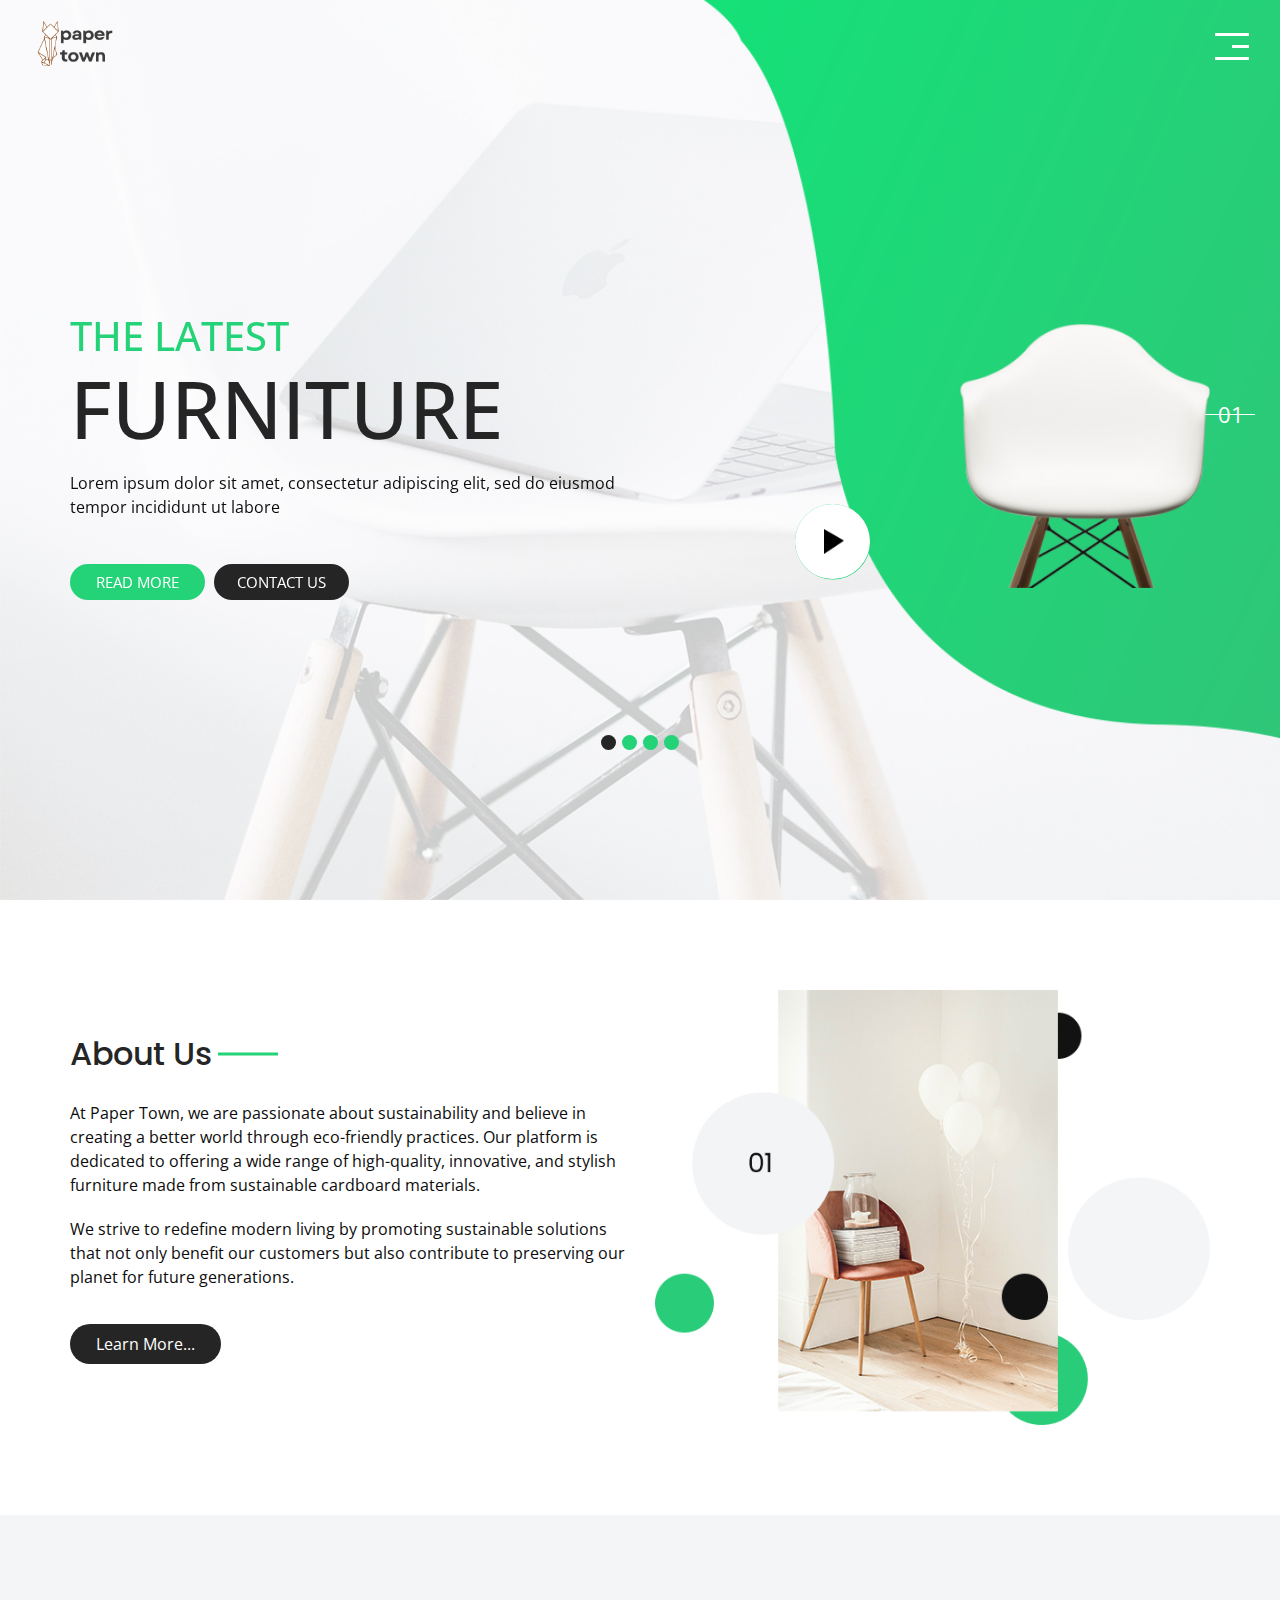
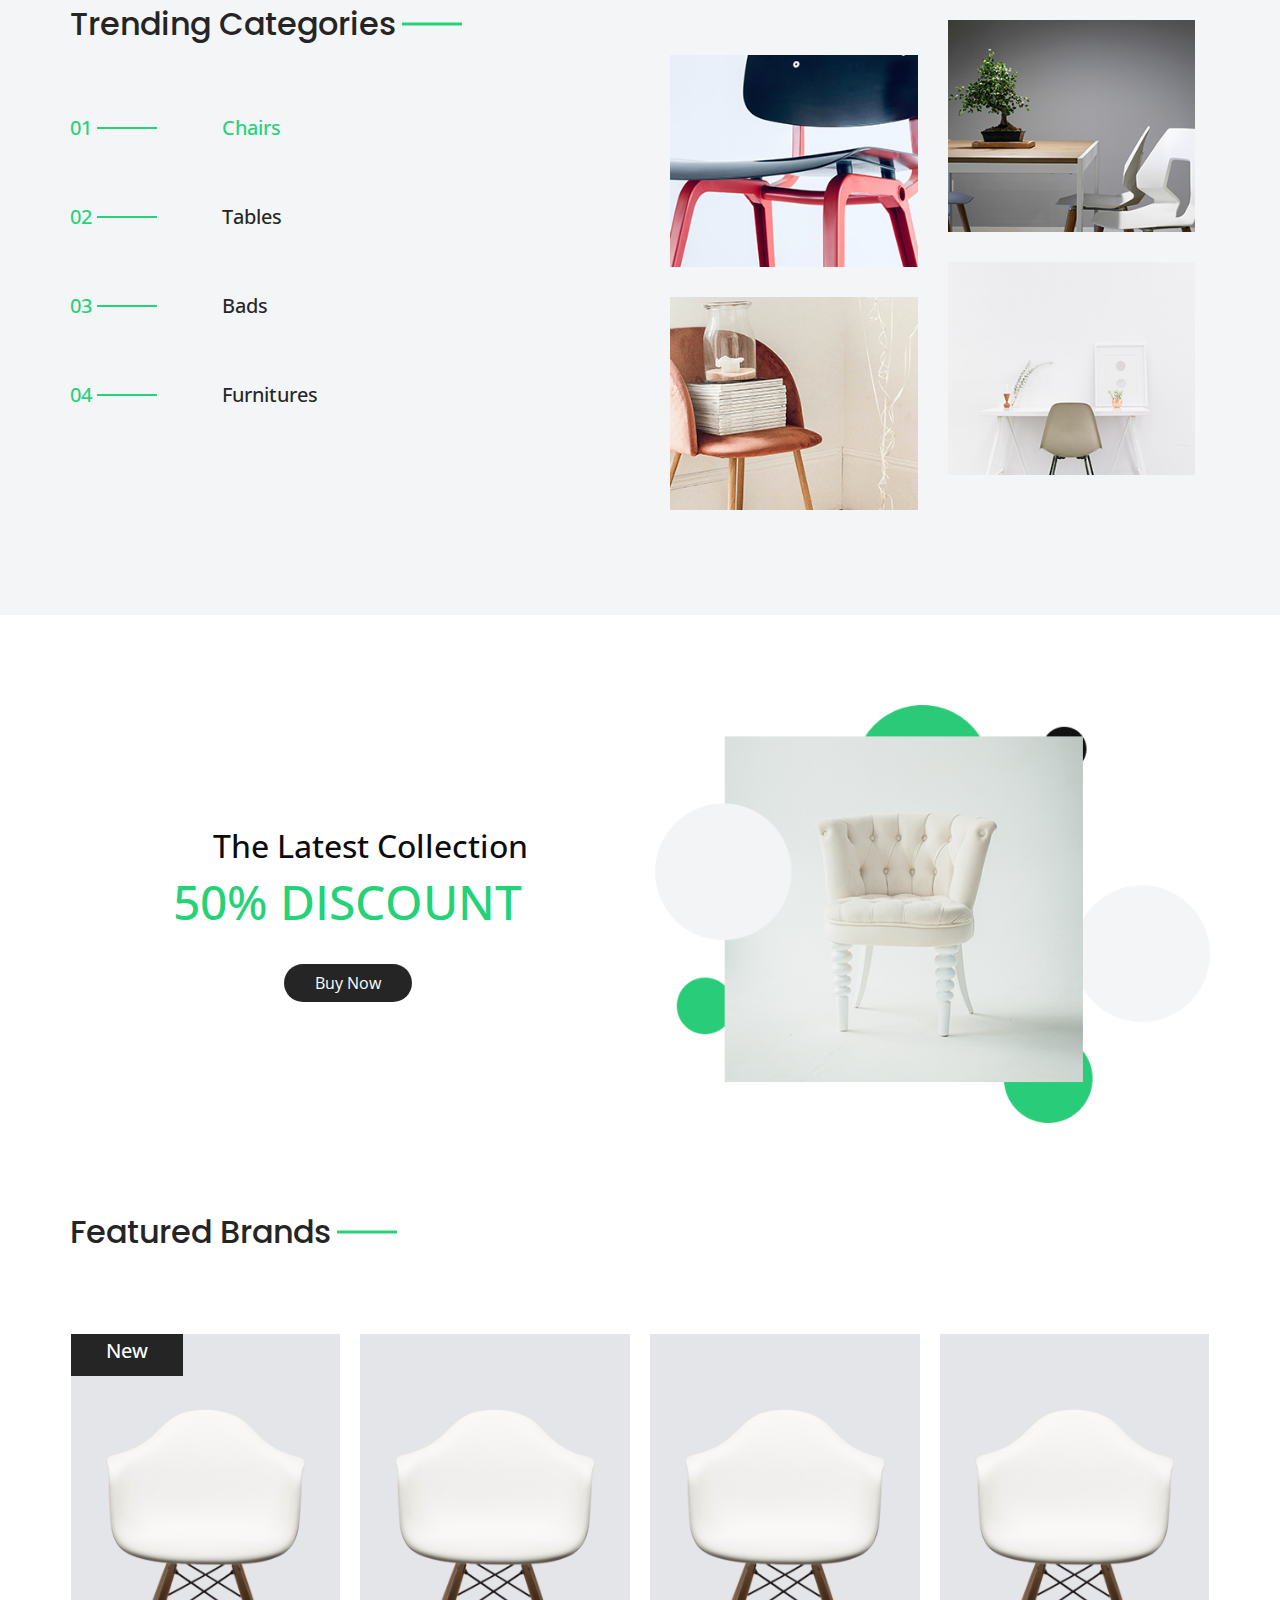
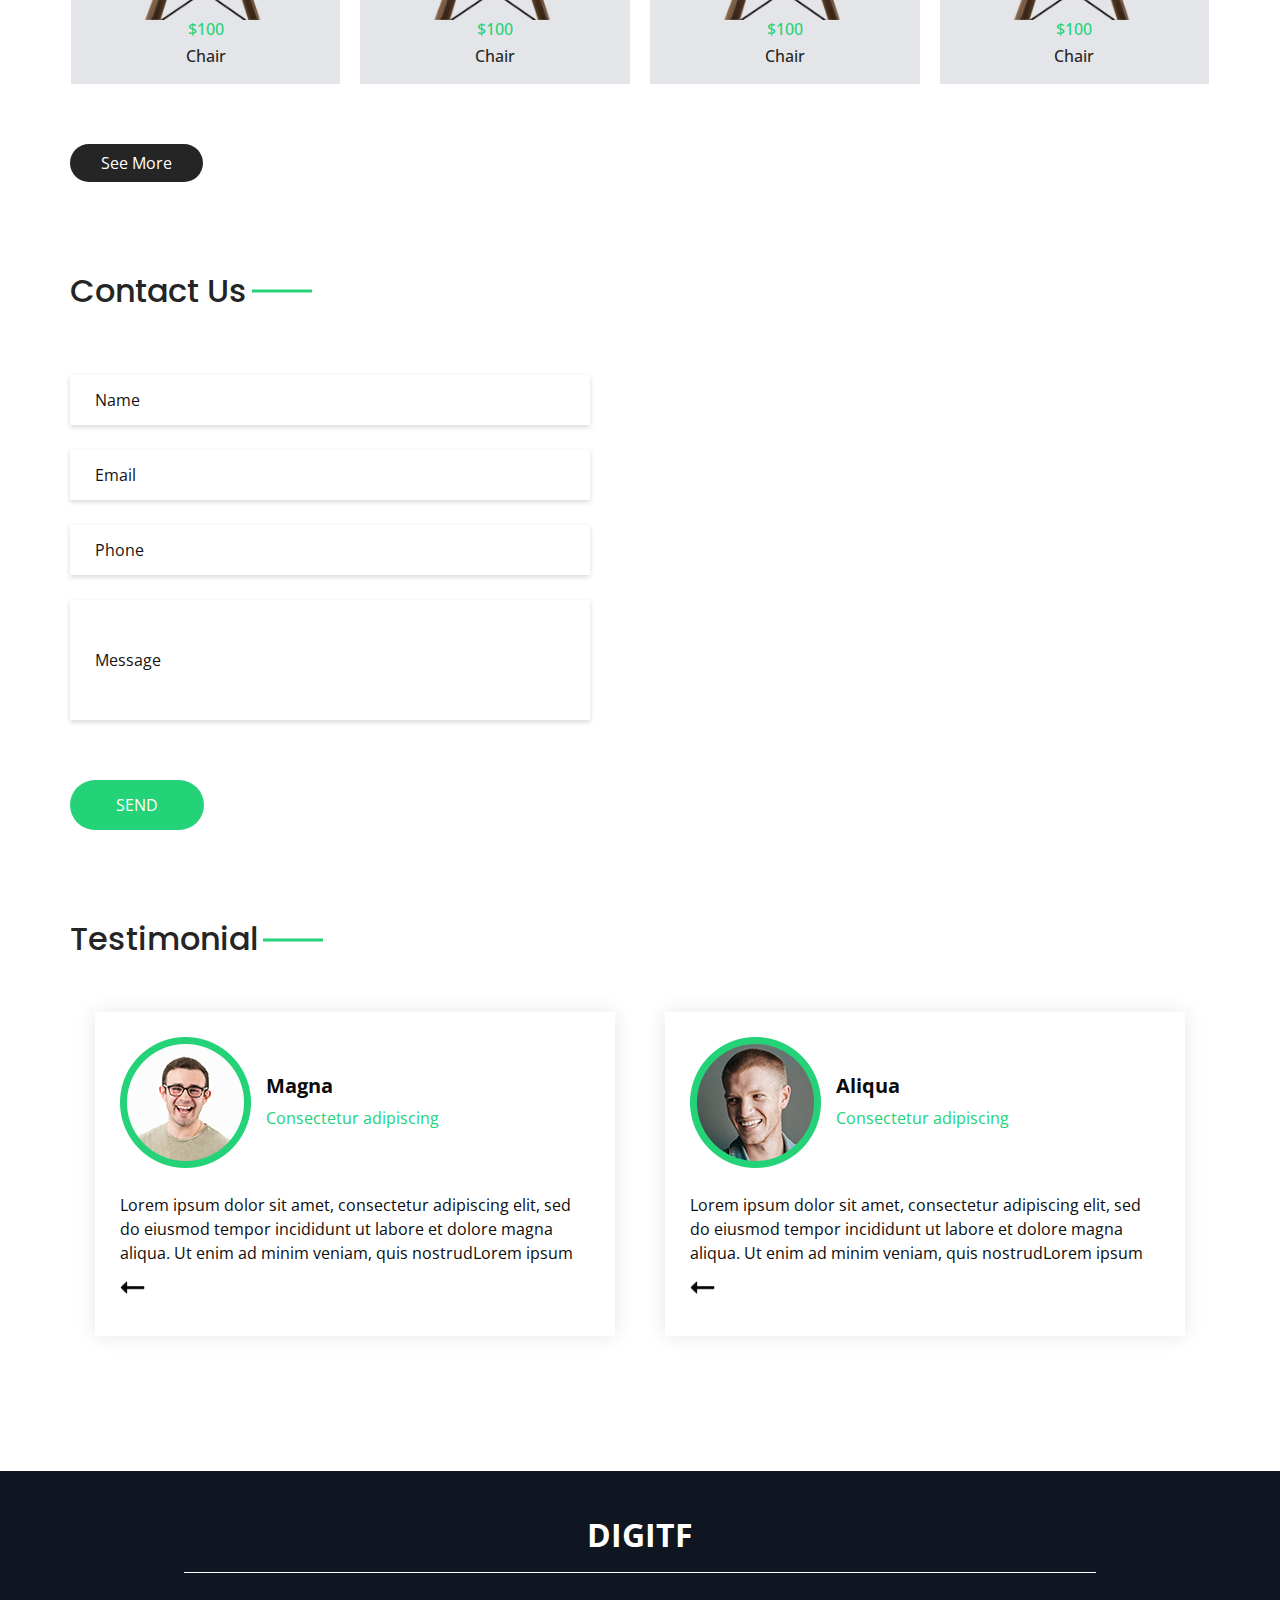
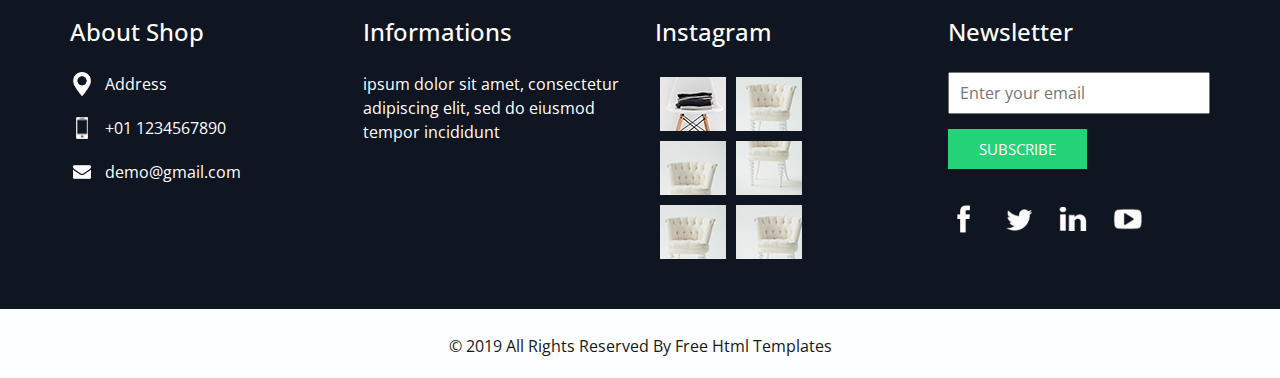
==== commit c2aeb85b: "Paper town 2 about us section" ====
--- a/index.html
+++ b/index.html
@@ -12,7 +12,7 @@
   <meta name="description" content="" />
   <meta name="author" content="" />
 
-  <title>Digitf</title>
+  <title>Paper Town</title>
 
   <!-- slider stylesheet -->
   <link rel="stylesheet" type="text/css"
@@ -30,13 +30,13 @@
 </head>
 
 <body>
-  <div class="hero_area">
+  <div class="hero_area" >
     <!-- header section strats -->
-    <header class="header_section">
-      <div class="container-fluid">
+    <header class="header_section" >
+      <div class="container-fluid py-2">
         <nav class="navbar navbar-expand-lg custom_nav-container">
-          <a class="navbar-brand" href="index.html">
-            <img src="images/logo.png" alt="" />
+          <a class="navbar-brand" href="index.html" style="object-fit:fill;">
+            <img src="images/papertown2.png" style="padding: 10px;width: 100px;" />
           </a>
           <button class="navbar-toggler" type="button" data-toggle="collapse" data-target="#navbarSupportedContent"
             aria-controls="navbarSupportedContent" aria-expanded="false" aria-label="Toggle navigation">
@@ -257,21 +257,24 @@
     <div class="container">
       <div class="row">
         <div class="col-md-6">
-          <div class="detail-box">
+          <div class="detail-box ">
             <div class="heading_container">
               <h2>
                 About Us
               </h2>
-
             </div>
             <p>
-              Lorem ipsum dolor sit amet, consectetur adipiscing elit, sed do eiusmod tempor incididunt ut labore et
-              dolore magna aliqua. Ut enim ad minim veniam
+              At Paper Town, we are passionate about sustainability and believe in creating a better world through
+              eco-friendly practices. Our platform is dedicated to offering a wide range of high-quality, innovative,
+              and stylish furniture made from sustainable cardboard materials.
             </p>
-            <a href="">
-              Read More
-            </a>
-          </div>
+            <p>
+              We strive to redefine modern living by
+              promoting sustainable solutions that not only benefit our customers but also contribute to preserving
+              our planet for future generations. <br><a class="" href="about.html">Learn More...</a>
+            </p>
+            
+          </div>          
         </div>
         <div class="col-md-6">
           <div class="img-box">
@@ -874,7 +877,30 @@
       console.log(indicators);
 
     })
+    document.addEventListener('DOMContentLoaded', function () {
+      const readMoreLink = document.querySelector('.read-more-link');
+      const readMoreContent = document.querySelector('.read-more-content');
+      const aboutUsButton = document.querySelector('.about_us')
+
+      readMoreLink.addEventListener('click', function (event) {
+        event.preventDefault();
+        if (readMoreContent.style.maxHeight === '0px' || readMoreContent.style.maxHeight === '') {
+          readMoreContent.style.maxHeight = readMoreContent.scrollHeight + 'px';
+          aboutUsButton.style.maxHeight = aboutUsButton.scrollHeight + 'px';
+          readMoreLink.textContent = 'Read Less';
+          
+        } else {
+          readMoreContent.style.maxHeight = '0';
+          readMoreLink.textContent = 'Read More';
+          aboutUsButton.style.maxHeight = '0';
+        }
+      });
+    });
+
+
+   
   </script>
+
 
 </body>
 </body>
--- a/css/style.css
+++ b/css/style.css
@@ -1073,4 +1073,23 @@
   -webkit-transform: rotate(-45deg) translate(7px, -10px);
           transform: rotate(-45deg) translate(7px, -10px);
 }
-/*# sourceMappingURL=style.css.map */+/*# sourceMappingURL=style.css.map */
+
+
+
+.read-more-content {
+  max-height: 0;
+  overflow: hidden;
+  transition: max-height 0.3s ease-out;
+}
+
+.read-more-link {
+  cursor: pointer;
+  color: blue;
+}
+
+.about_us {
+  overflow: hidden;
+  max-height: 0;
+  transition: max-height 0.3s ease-out;
+}
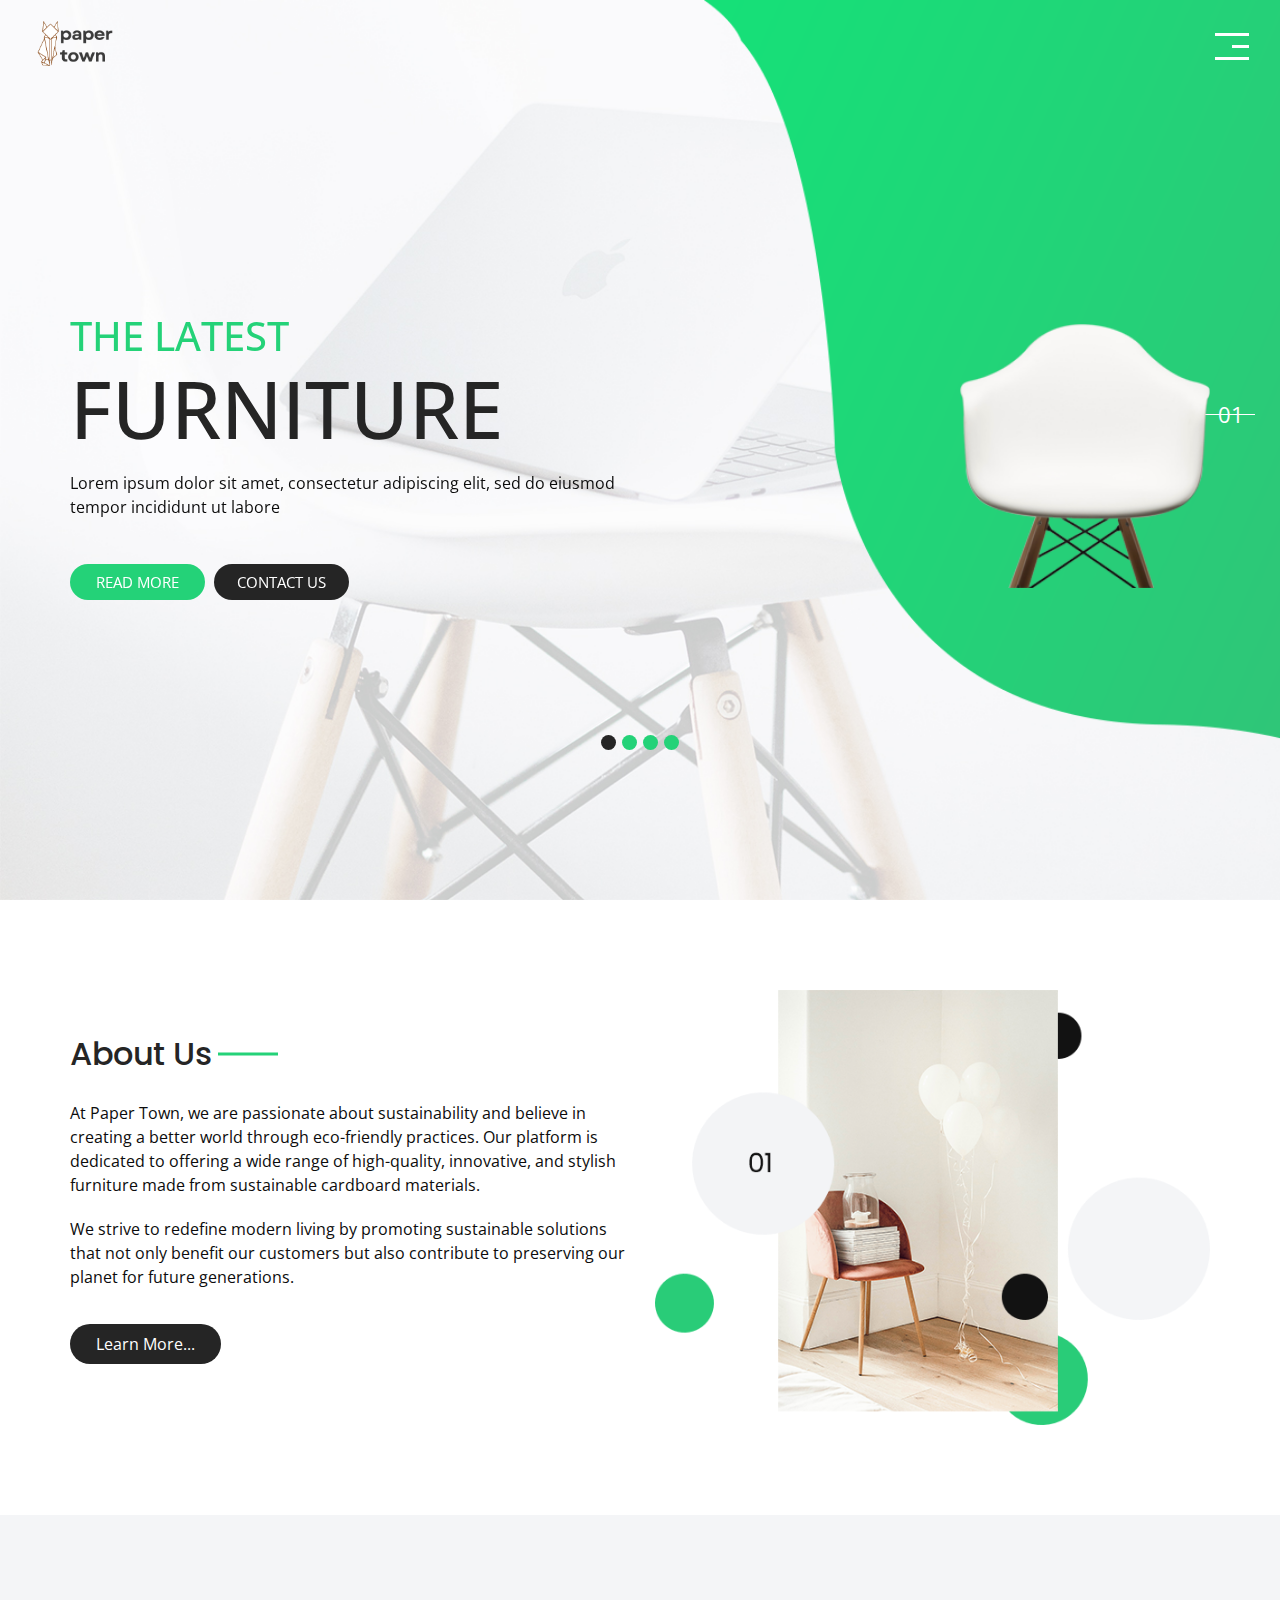
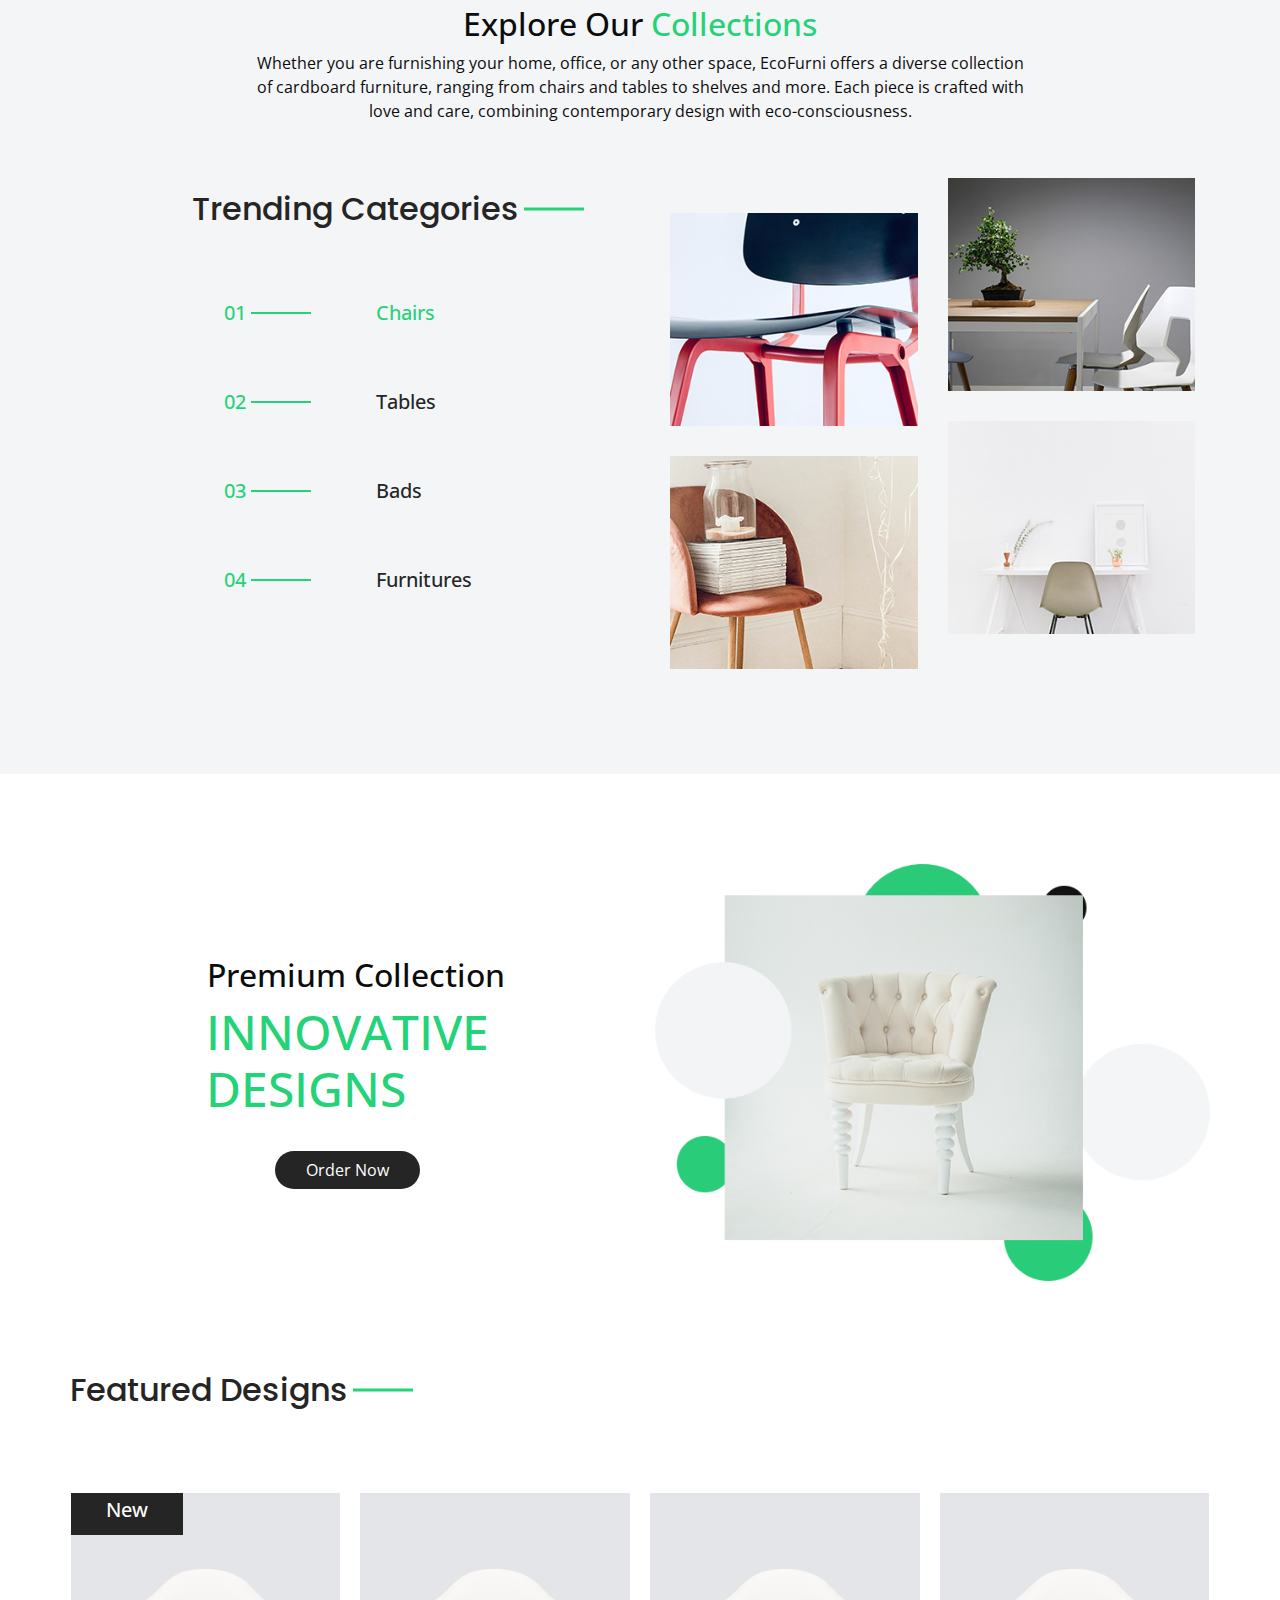
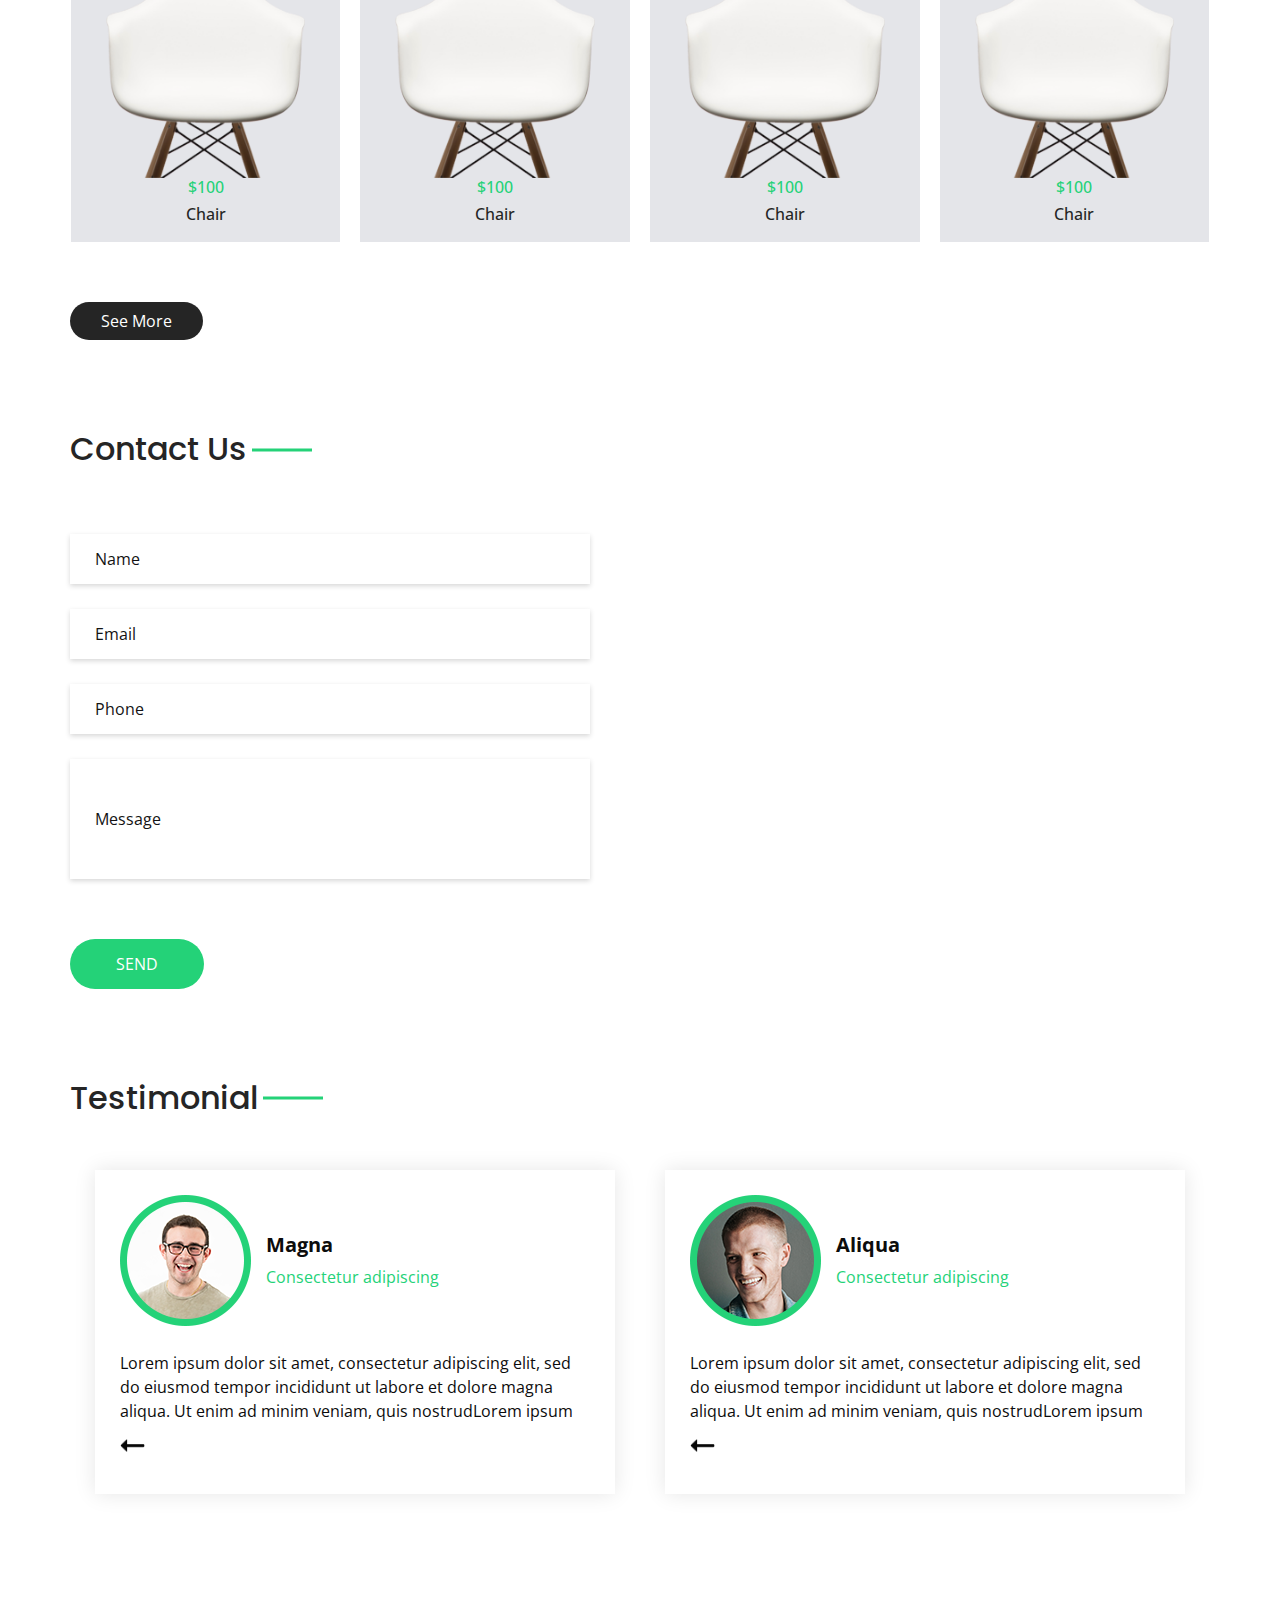
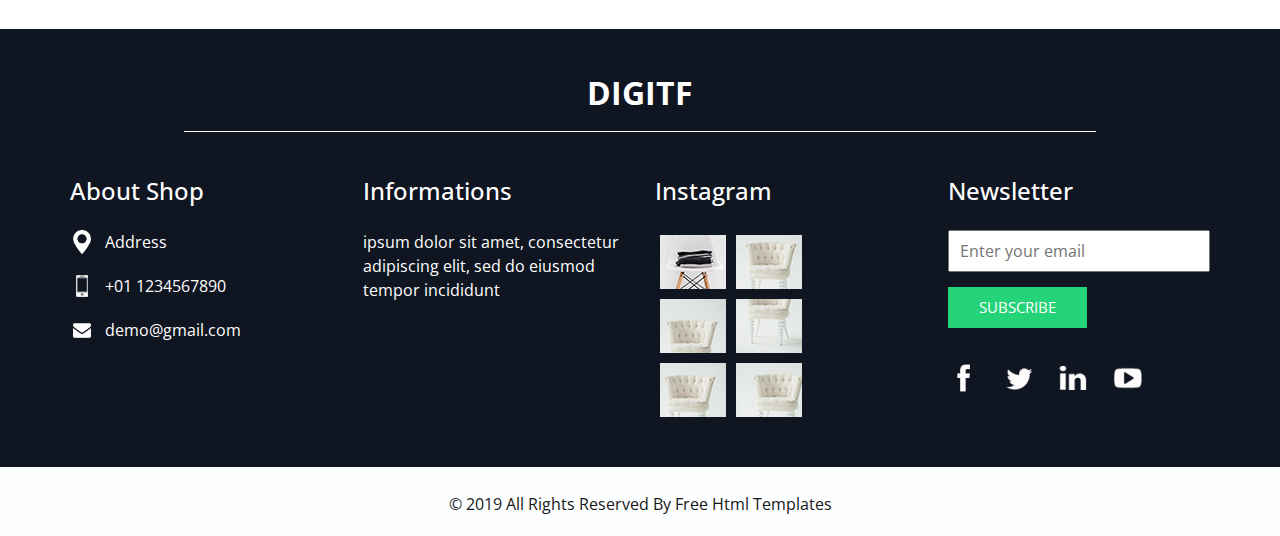
==== commit cbedfdf2: "Paper town design2" ====
--- a/index.html
+++ b/index.html
@@ -95,11 +95,7 @@
     <!-- end header section -->
     <!-- slider section -->
     <section class="slider_section ">
-      <div class="play_btn">
-        <a href="">
-          <img src="images/play.png" alt="">
-        </a>
-      </div>
+      
       <div class="number_box">
         <div>
           <ol class="carousel-indicators indicator-2">
@@ -134,10 +130,10 @@
                       do eiusmod tempor incididunt ut labore
                     </p>
                     <div class="btn-box">
-                      <a href="" class="btn-1">
+                      <a href="#collection" class="btn-1">
                         Read More
                       </a>
-                      <a href="" class="btn-2">
+                      <a href="#contact" class="btn-2">
                         Contact us
                       </a>
                     </div>
@@ -165,10 +161,10 @@
                       do eiusmod tempor incididunt ut labore
                     </p>
                     <div class="btn-box">
-                      <a href="" class="btn-1">
+                      <a href="#collection" class="btn-1">
                         Read More
                       </a>
-                      <a href="" class="btn-2">
+                      <a href="#contact" class="btn-2">
                         Contact us
                       </a>
                     </div>
@@ -196,10 +192,10 @@
                       do eiusmod tempor incididunt ut labore
                     </p>
                     <div class="btn-box">
-                      <a href="" class="btn-1">
+                      <a href="#collection" class="btn-1">
                         Read More
                       </a>
-                      <a href="" class="btn-2">
+                      <a href="#contact" class="btn-2">
                         Contact us
                       </a>
                     </div>
@@ -227,10 +223,10 @@
                       do eiusmod tempor incididunt ut labore
                     </p>
                     <div class="btn-box">
-                      <a href="" class="btn-1">
+                      <a href="#collection" class="btn-1">
                         Read More
                       </a>
-                      <a href="" class="btn-2">
+                      <a href="#contact" class="btn-2">
                         Contact us
                       </a>
                     </div>
@@ -289,10 +285,18 @@
 
   <!-- trending section -->
 
-  <section class="trending_section layout_padding">
+  <section id="collection" class="trending_section discount_section  layout_padding">
     <div id="accordion">
       <div class="container">
-        <div class="row">
+        <div class="text-center">
+            <h2 >Explore Our <h style="color: #24d278;">Collections</h></h2>
+            <p>
+              Whether you are furnishing your home, office, or any other space, EcoFurni offers a diverse collection <br>
+               of cardboard furniture, ranging from chairs and tables to shelves and more. Each piece is crafted with<br> love and care,
+                combining contemporary design with eco-consciousness.
+            </p>
+        </div>
+        <div class="row pt-4">
           <div class="col-md-6">
             <div class="detail-box">
               <div class="heading_container">
@@ -461,15 +465,15 @@
         <div class="col-md-6">
           <div class="detail-box">
             <h2>
-              The Latest Collection
+              Premium Collection
             </h2>
             <h2 class="main_heading">
-              50% DISCOUNT
+              Innovative <br> Designs
             </h2>
 
             <div class="">
               <a href="">
-                Buy Now
+                Order Now
               </a>
             </div>
           </div>
@@ -492,7 +496,7 @@
     <div class="container">
       <div class="heading_container">
         <h2>
-          Featured Brands
+          Featured Designs
         </h2>
       </div>
       <div class="brand_container layout_padding2">
@@ -571,7 +575,7 @@
   <!-- end brand section -->
   <!-- contact section -->
 
-  <section class="contact_section layout_padding">
+  <section id="contact" class="contact_section layout_padding">
     <div class="container ">
       <div class="heading_container">
         <h2 class="">
@@ -607,7 +611,7 @@
           <div class="map_container">
             <div class="map-responsive">
               <iframe
-                src="https://www.google.com/maps/embed/v1/place?key=AIzaSyA0s1a7phLN0iaD6-UE7m4qP-z21pH0eSc&q=Eiffel+Tower+Paris+France"
+                src="https://maps.google.com/maps?width=600&amp;height=300&amp;hl=en&amp;q=super fablab&amp;t=&amp;z=14&amp;ie=UTF8&amp;iwloc=B&amp;output=embed"
                 width="600" height="300" frameborder="0" style="border:0; width: 100%; height:100%"
                 allowfullscreen></iframe>
             </div>
--- a/css/style.css
+++ b/css/style.css
@@ -1,3 +1,6 @@
+html {
+  scroll-behavior: smooth;
+}
 body {
   font-family: 'Open Sans', sans-serif;
   color: #0c0c0c;
@@ -612,7 +615,7 @@
 }
 
 .discount_section .detail-box h2 {
-  padding-left: 45px;
+  padding-left: 16px;
 }
 
 .discount_section .detail-box h2.main_heading {
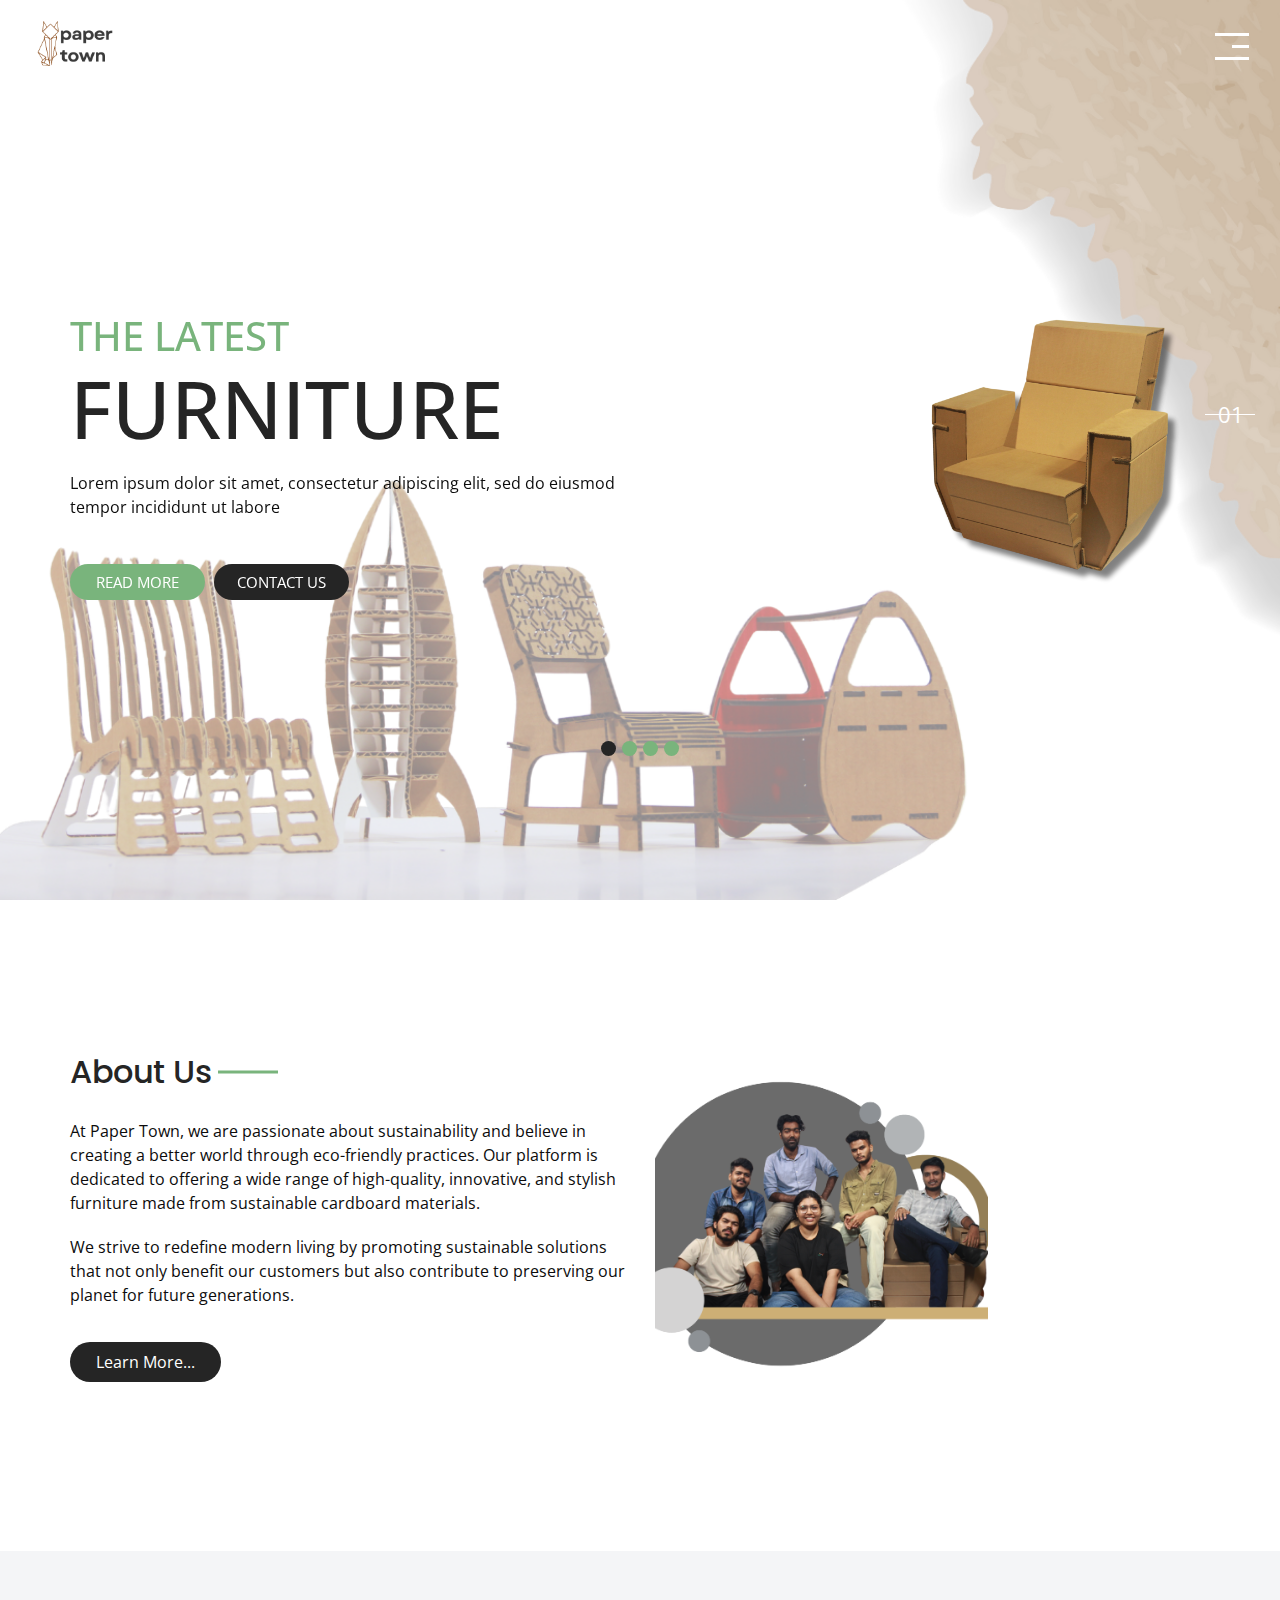
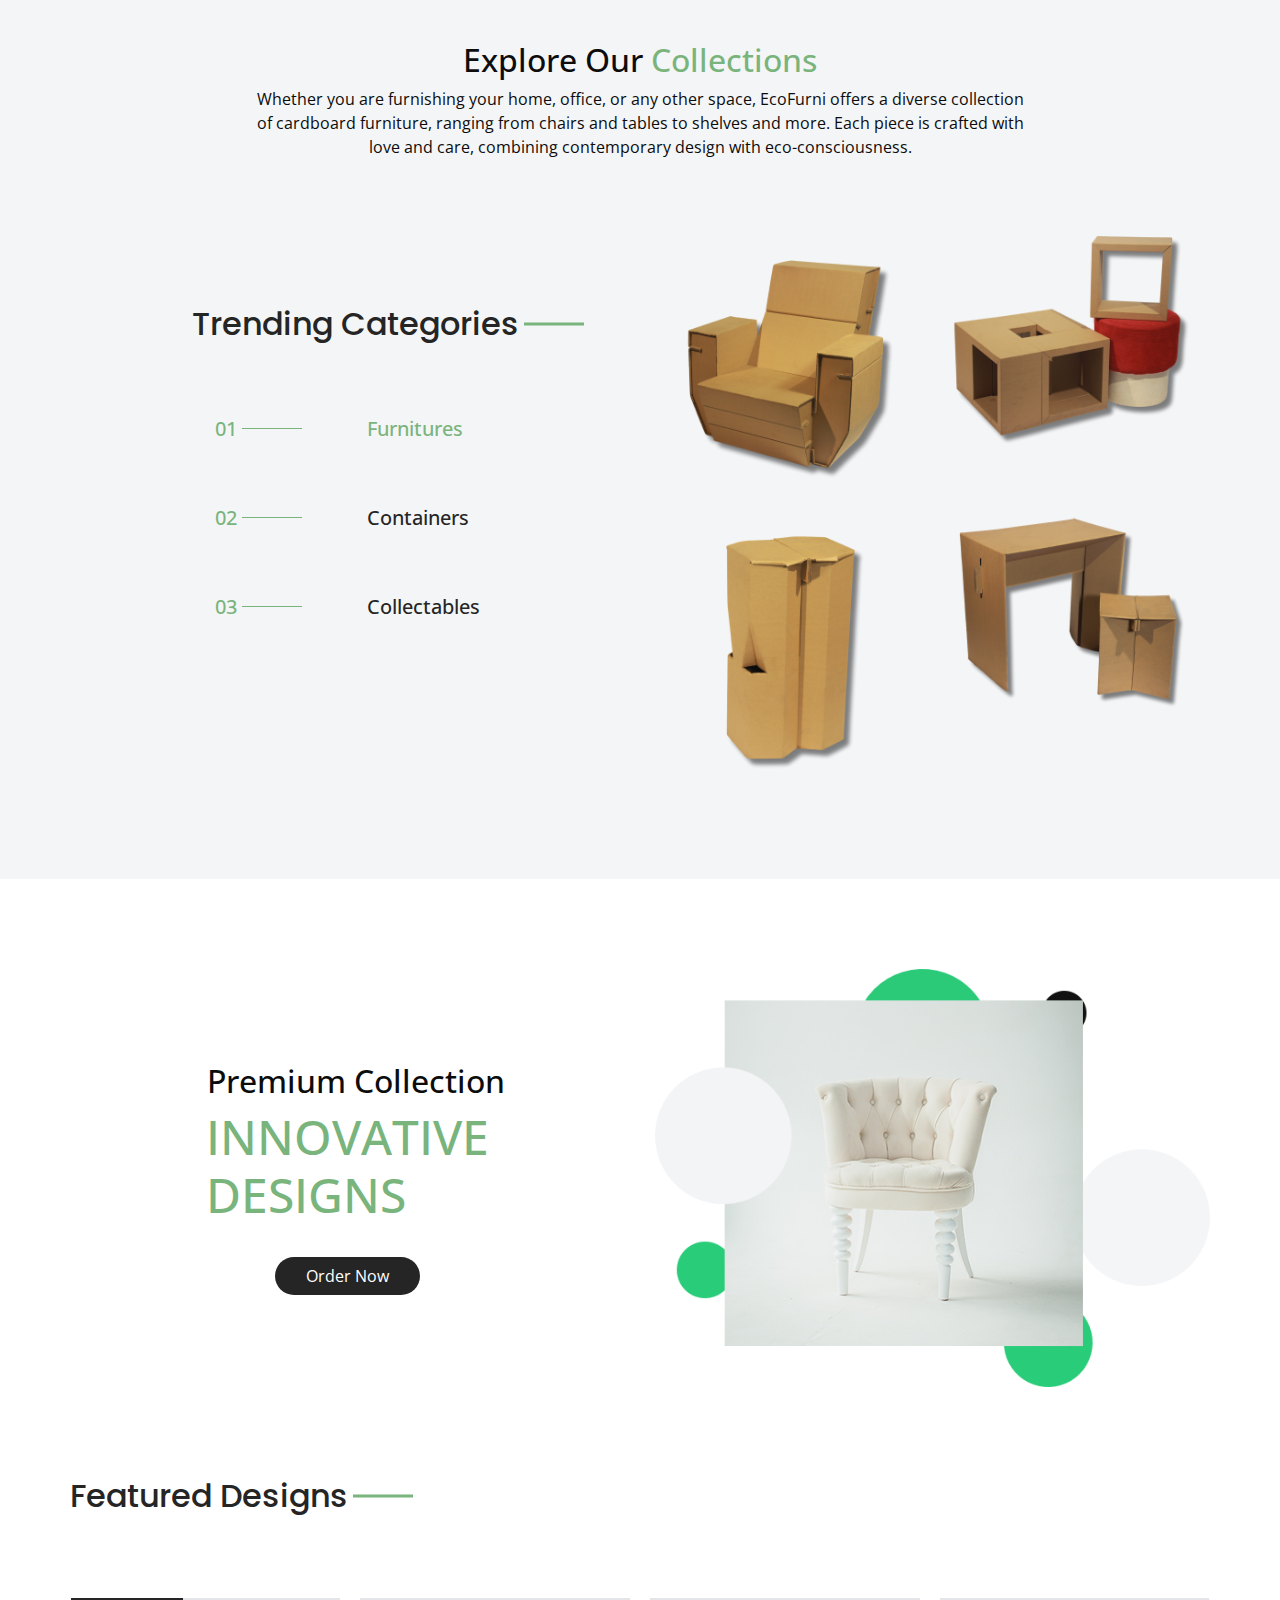
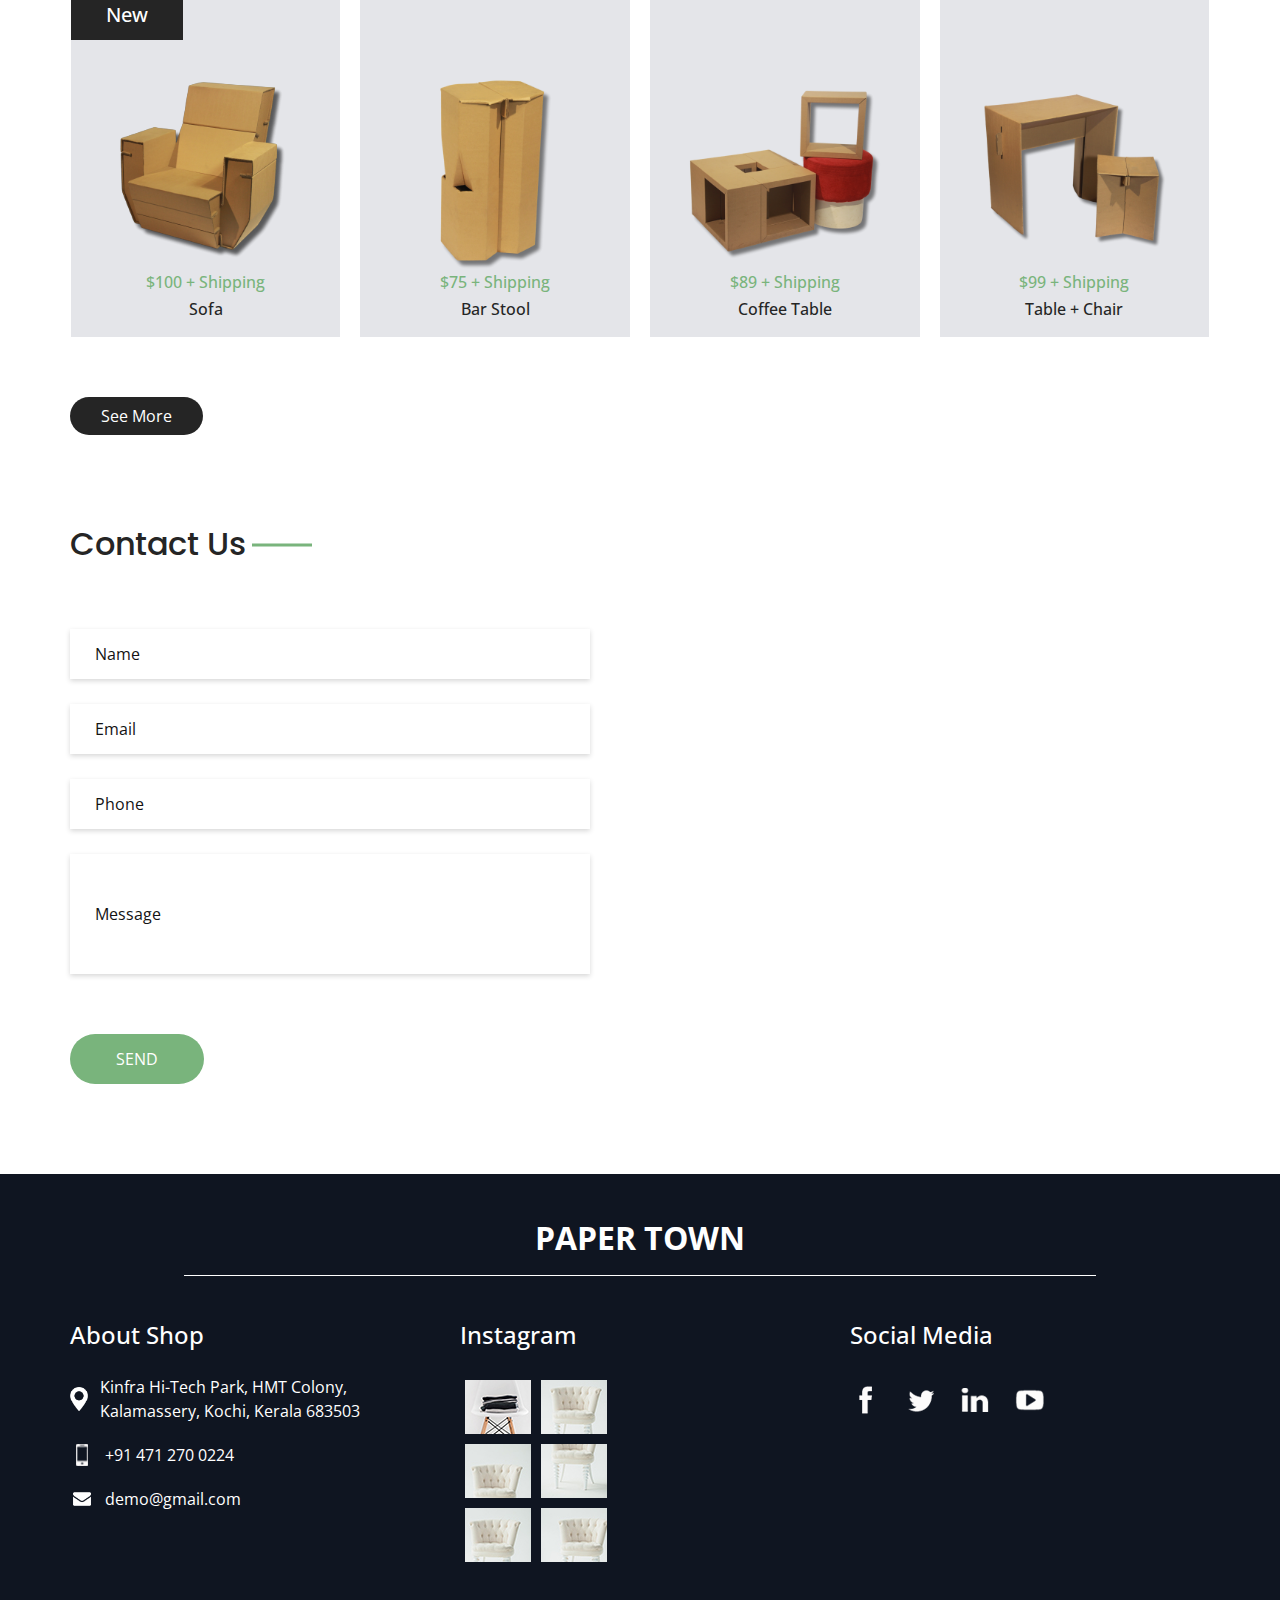
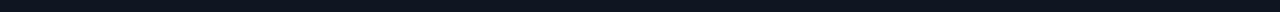
==== commit 8f94600b: "Paper town design 2.1" ====
--- a/index.html
+++ b/index.html
@@ -49,16 +49,16 @@
                 <a class="nav-link" href="index.html">Home <span class="sr-only">(current)</span></a>
               </li>
               <li class="nav-item">
-                <a class="nav-link" href="about.html"> About</a>
+                <a class="nav-link" href="#aboutus"> About</a>
               </li>
               <li class="nav-item">
                 <a class="nav-link" href="shop.html">Shop </a>
               </li>
               <li class="nav-item">
-                <a class="nav-link" href="furniture.html"> Furniture </a>
+                <a class="nav-link" href="#collection"> Furniture </a>
               </li>
               <li class="nav-item">
-                <a class="nav-link" href="contact.html">Contact us</a>
+                <a class="nav-link" href="#contact">Contact us</a>
               </li>
             </ul>
             <div class="user_option">
@@ -141,7 +141,7 @@
                 </div>
                 <div class="col-md-6 img-container">
                   <div class="img-box">
-                    <img src="images/slider-img.png" alt="">
+                    <img src="images/sofa.png" alt="">
                   </div>
                 </div>
               </div>
@@ -172,7 +172,7 @@
                 </div>
                 <div class="col-md-6 img-container">
                   <div class="img-box">
-                    <img src="images/slider-img.png" alt="">
+                    <img src="images/table_chair.png" alt="">
                   </div>
                 </div>
               </div>
@@ -203,7 +203,7 @@
                 </div>
                 <div class="col-md-6 img-container">
                   <div class="img-box">
-                    <img src="images/slider-img.png" alt="">
+                    <img src="images/tea_poi.png" alt="">
                   </div>
                 </div>
               </div>
@@ -234,7 +234,7 @@
                 </div>
                 <div class="col-md-6 img-container">
                   <div class="img-box">
-                    <img src="images/slider-img.png" alt="">
+                    <img src="images/barstool.png" alt="">
                   </div>
                 </div>
               </div>
@@ -249,7 +249,7 @@
 
   <!-- about section -->
 
-  <section class="about_section layout_padding">
+  <section id="aboutus" class="about_section layout_padding">
     <div class="container">
       <div class="row">
         <div class="col-md-6">
@@ -274,7 +274,7 @@
         </div>
         <div class="col-md-6">
           <div class="img-box">
-            <img src="images/about-img.png" alt="">
+            <img src="images/team(1).png" style="width: 60%;" alt="">
           </div>
         </div>
       </div>
@@ -289,7 +289,7 @@
     <div id="accordion">
       <div class="container">
         <div class="text-center">
-            <h2 >Explore Our <h style="color: #24d278;">Collections</h></h2>
+            <h2 >Explore Our <h style="color: #79b47c;">Collections</h></h2>
             <p>
               Whether you are furnishing your home, office, or any other space, EcoFurni offers a diverse collection <br>
                of cardboard furniture, ranging from chairs and tables to shelves and more. Each piece is crafted with<br> love and care,
@@ -315,7 +315,7 @@
                   <hr>
                   <div class="t-name">
                     <h5>
-                      Chairs
+                      Furnitures
                     </h5>
                   </div>
                 </div>
@@ -329,7 +329,7 @@
                   <hr>
                   <div class="t-name">
                     <h5>
-                      Tables
+                      Containers
                     </h5>
                   </div>
                 </div>
@@ -343,21 +343,7 @@
                   <hr>
                   <div class="t-name">
                     <h5>
-                      Bads
-                    </h5>
-                  </div>
-                </div>
-                <div class="t-link-box collapsed" data-toggle="collapse" data-target="#collapseFour"
-                  aria-expanded="false" aria-controls="collapseFour">
-                  <div class="number">
-                    <h5>
-                      04
-                    </h5>
-                  </div>
-                  <hr>
-                  <div class="t-name">
-                    <h5>
-                      Furnitures
+                      Collectables
                     </h5>
                   </div>
                 </div>
@@ -369,18 +355,18 @@
               <div class="img_container ">
                 <div class="box b-1">
                   <div class="img-box">
-                    <img src="images/t-1.jpg" alt="">
-                  </div>
-                  <div class="img-box">
-                    <img src="images/t-2.jpg" alt="">
+                    <img src="images/sofa.png" alt="">
+                  </div>
+                  <div class="img-box">
+                    <img src="images/barstool.png" alt="">
                   </div>
                 </div>
                 <div class="box b-2">
                   <div class="img-box">
-                    <img src="images/t-3.jpg" alt="">
-                  </div>
-                  <div class="img-box">
-                    <img src="images/t-4.jpg" alt="">
+                    <img src="images/tea_poi.png" alt="">
+                  </div>
+                  <div class="img-box">
+                    <img src="images/table_chair.png" alt="">
                   </div>
                 </div>
               </div>
@@ -389,19 +375,18 @@
               <div class="img_container ">
                 <div class="box b-1">
                   <div class="img-box">
-                    <img src="images/t-3.jpg" alt="">
-                  </div>
-                  <div class="img-box">
-                    <img src="images/t-4.jpg" alt="">
+                    <img src="images/container1.png" alt="">
+                  </div>
+                  <div class="img-box ">
+                    <img src="images/papercontainer.png" style="mix-blend-mode: multiply;" alt="">
                   </div>
                 </div>
                 <div class="box b-2">
-
-                  <div class="img-box">
-                    <img src="images/t-1.jpg" alt="">
-                  </div>
-                  <div class="img-box">
-                    <img src="images/t-2.jpg" alt="">
+                  <div class="img-box ">
+                    <img src="images/container2.png" style="mix-blend-mode: multiply;"  alt="">
+                  </div>
+                  <div class="img-box">
+                    <img src="images/container4.png" style="mix-blend-mode: multiply;" alt="">
                   </div>
                 </div>
               </div>
@@ -410,44 +395,22 @@
               <div class="img_container ">
                 <div class="box b-1">
                   <div class="img-box">
-                    <img src="images/t-4.jpg" alt="">
-                  </div>
-                  <div class="img-box">
-                    <img src="images/t-1.jpg" alt="">
+                    <img src="images/collectable1.png" alt="">
+                  </div>
+                  <div class="img-box">
+                    <img src="images/collectable2.png" alt="">
                   </div>
                 </div>
                 <div class="box b-2">
                   <div class="img-box">
-                    <img src="images/t-3.jpg" alt="">
-                  </div>
-                  <div class="img-box">
-                    <img src="images/t-2.jpg" alt="">
-                  </div>
-                </div>
-              </div>
-            </div>
-            <div class="collapse" id="collapseFour" aria-labelledby="headingfour" data-parent="#accordion">
-              <div class="img_container ">
-                <div class="box b-1">
-                  <div class="img-box">
-                    <img src="images/t-1.jpg" alt="">
-                  </div>
-
-                  <div class="img-box">
-                    <img src="images/t-4.jpg" alt="">
-                  </div>
-                </div>
-                <div class="box b-2">
-                  <div class="img-box">
-                    <img src="images/t-3.jpg" alt="">
-                  </div>
-                  <div class="img-box">
-                    <img src="images/t-2.jpg" alt="">
-                  </div>
-                </div>
-              </div>
-            </div>
-
+                    <img src="images/collectable3.png" alt="">
+                  </div>
+                  <div class="img-box">
+                    <img src="images/collectable4.png" alt="">
+                  </div>
+                </div>
+              </div>
+            </div>
           </div>
         </div>
       </div>
@@ -508,14 +471,14 @@
               </h5>
             </div>
             <div class="img-box">
-              <img src="images/slider-img.png" alt="">
+              <img src="images/sofa.png" style="filter: drop-shadow(0px 0px 0px rgba(0, 0, 0, 0.5));" alt="">
             </div>
             <div class="detail-box">
               <h6 class="price">
-                $100
+                $100 + Shipping
               </h6>
               <h6>
-                Chair
+                Sofa
               </h6>
             </div>
           </a>
@@ -523,14 +486,14 @@
         <div class="box">
           <a href="">
             <div class="img-box">
-              <img src="images/slider-img.png" alt="">
+              <img src="images/barstool.png" style="filter: drop-shadow();" alt="">
             </div>
             <div class="detail-box">
               <h6 class="price">
-                $100
+                $75 + Shipping
               </h6>
               <h6>
-                Chair
+                Bar Stool
               </h6>
             </div>
           </a>
@@ -538,14 +501,14 @@
         <div class="box">
           <a href="">
             <div class="img-box">
-              <img src="images/slider-img.png" alt="">
+              <img src="images/tea_poi.png" alt="">
             </div>
             <div class="detail-box">
               <h6 class="price">
-                $100
+                $89 + Shipping
               </h6>
               <h6>
-                Chair
+                Coffee Table
               </h6>
             </div>
           </a>
@@ -553,14 +516,14 @@
         <div class="box">
           <a href="">
             <div class="img-box">
-              <img src="images/slider-img.png" alt="">
+              <img src="images/table_chair.png" style="filter: drop-shadow();" alt="">
             </div>
             <div class="detail-box">
               <h6 class="price">
-                $100
+                $99 + Shipping
               </h6>
               <h6>
-                Chair
+                Table + Chair
               </h6>
             </div>
           </a>
@@ -624,7 +587,7 @@
   <!-- end contact section -->
 
   <!-- client section -->
-  <section class="client_section layout_padding-bottom">
+  <!-- <section class="client_section layout_padding-bottom">
     <div class="container">
       <div class="heading_container">
         <h2>
@@ -688,7 +651,7 @@
         </div>
       </div>
     </div>
-  </section>
+  </section> -->
 
   <!-- end client section -->
 
@@ -697,12 +660,12 @@
     <div class="container">
       <div class="info_logo">
         <h2>
-          Digitf
+          Paper Town
         </h2>
       </div>
       <div class="row">
 
-        <div class="col-md-3">
+        <div class="col-md-4">
           <div class="info_contact">
             <h5>
               About Shop
@@ -712,7 +675,7 @@
                 <img src="images/location-white.png" width="18px" alt="">
               </div>
               <p>
-                Address
+                Kinfra Hi-Tech Park, HMT Colony, Kalamassery, Kochi, Kerala 683503
               </p>
             </div>
             <div>
@@ -720,7 +683,7 @@
                 <img src="images/telephone-white.png" width="12px" alt="">
               </div>
               <p>
-                +01 1234567890
+                +91 471 270 0224
               </p>
             </div>
             <div>
@@ -733,18 +696,8 @@
             </div>
           </div>
         </div>
-        <div class="col-md-3">
-          <div class="info_info">
-            <h5>
-              Informations
-            </h5>
-            <p>
-              ipsum dolor sit amet, consectetur adipiscing elit, sed do eiusmod tempor incididunt
-            </p>
-          </div>
-        </div>
-
-        <div class="col-md-3">
+
+        <div class="col-md-4 ps-5">
           <div class="info_insta">
             <h5>
               Instagram
@@ -790,17 +743,11 @@
             </div>
           </div>
         </div>
-        <div class="col-md-3">
+        <div class="col-md-4">
           <div class="info_form ">
             <h5>
-              Newsletter
+              Social Media
             </h5>
-            <form action="">
-              <input type="email" placeholder="Enter your email">
-              <button>
-                Subscribe
-              </button>
-            </form>
             <div class="social_box">
               <a href="">
                 <img src="images/fb.png" alt="">
@@ -825,14 +772,14 @@
 
 
   <!-- footer section -->
-  <section class="container-fluid footer_section ">
+  <!-- <section class="container-fluid footer_section ">
     <div class="container">
       <p>
         &copy; 2019 All Rights Reserved By
         <a href="https://html.design/">Free Html Templates</a>
       </p>
     </div>
-  </section>
+  </section> -->
   <!-- end  footer section -->
 
 
--- a/css/style.css
+++ b/css/style.css
@@ -52,7 +52,7 @@
   position: absolute;
   top: 50%;
   right: -5px;
-  background-color: #24d278;
+  background-color: #79b47c;
   -webkit-transform: translate(100%, -50%);
           transform: translate(100%, -50%);
 }
@@ -60,7 +60,7 @@
 /*header section*/
 .hero_area {
   height: 100vh;
-  background-image: url(../images/hero-bg.jpg);
+  background-image: url(../images/bg.png);
   background-size: cover;
   position: relative;
   background-repeat: no-repeat;
@@ -74,7 +74,7 @@
   right: 0;
   width: 45%;
   height: 100%;
-  background-image: url(../images/hero-side-bg.png);
+  background-image: url(../images/bg1.png);
   background-size: cover;
 }
 
@@ -133,7 +133,7 @@
 }
 
 .custom_nav-container.navbar-expand-lg .navbar-nav .nav-item.active .nav-link, .custom_nav-container.navbar-expand-lg .navbar-nav .nav-item:hover .nav-link {
-  color: #24d278;
+  color: #79b47c;
 }
 
 a,
@@ -218,7 +218,7 @@
 }
 
 .login_btn-container a {
-  color: #24d278;
+  color: #79b47c;
   text-transform: uppercase;
 }
 
@@ -280,7 +280,7 @@
 }
 
 .slider_section .detail-box h1 {
-  color: #24d278;
+  color: #79b47c;
   text-transform: uppercase;
 }
 
@@ -307,7 +307,7 @@
 .slider_section .detail-box .btn-box .btn-1 {
   display: inline-block;
   padding: 6px 0;
-  background-color: #24d278;
+  background-color: #79b47c;
   color: #ffffff;
   -webkit-transition: all 0.3s;
   transition: all 0.3s;
@@ -318,8 +318,8 @@
 
 .slider_section .detail-box .btn-box .btn-1:hover {
   background-color: transparent;
-  border-color: #24d278;
-  color: #24d278;
+  border-color: #79b47c;
+  color: #79b47c;
 }
 
 .slider_section .detail-box .btn-box .btn-2 {
@@ -350,7 +350,7 @@
 }
 
 .slider_section .img-container .img-box {
-  width: 250px;
+  width: 300px;
 }
 
 .slider_section .img-container .img-box img {
@@ -358,7 +358,7 @@
 }
 
 .slider_section .play_btn {
-  background-color: #24d278;
+  background-color: #79b47c;
   display: -webkit-box;
   display: -ms-flexbox;
   display: flex;
@@ -407,7 +407,7 @@
   position: absolute;
   top: 50%;
   left: 50%;
-  background-color: #24d278;
+  background-color: #79b47c;
   opacity: 1;
   border-radius: 100%;
   -webkit-transform: translate(-50%, -50%);
@@ -461,7 +461,7 @@
   width: 15px;
   height: 15px;
   border-radius: 100%;
-  background-color: #24d278;
+  background-color: #79b47c;
   opacity: 1;
   border: none;
   background-clip: unset;
@@ -531,7 +531,7 @@
 
 .trending_section .tab_container .t-link-box {
   margin: 65px 0;
-  color: #24d278;
+  color: #79b47c;
   display: -webkit-box;
   display: -ms-flexbox;
   display: flex;
@@ -548,7 +548,7 @@
 }
 
 .trending_section .tab_container .t-link-box hr {
-  background-color: #24d278;
+  background-color: #79b47c;
   width: 60px;
   height: 1.5px;
   border: none;
@@ -564,7 +564,7 @@
 }
 
 .trending_section .tab_container .t-link-box[aria-expanded="true"] .t-name {
-  color: #24d278;
+  color: #79b47c;
 }
 
 .trending_section .img_container {
@@ -621,7 +621,7 @@
 .discount_section .detail-box h2.main_heading {
   font-size: 3rem;
   padding: 0;
-  color: #24d278;
+  color: #79b47c;
   text-transform: uppercase;
 }
 
@@ -676,7 +676,7 @@
 }
 
 .brand_section .brand_container .box h6.price {
-  color: #24d278;
+  color: #79b47c;
 }
 
 .brand_section .brand_container .box .new {
@@ -697,7 +697,7 @@
 }
 
 .brand_section .brand_container .box:hover {
-  background-color: #24d278;
+  background-color: #79b47c;
 }
 
 .brand_section .brand_container .box:hover h6.price {
@@ -783,7 +783,7 @@
 .contact_section button {
   display: inline-block;
   padding: 12px 45px;
-  background-color: #24d278;
+  background-color: #79b47c;
   color: #ffffff;
   -webkit-transition: all 0.3s;
   transition: all 0.3s;
@@ -796,8 +796,8 @@
 
 .contact_section button:hover {
   background-color: transparent;
-  border-color: #24d278;
-  color: #24d278;
+  border-color: #79b47c;
+  color: #79b47c;
 }
 
 .contact_section .map_container {
@@ -854,7 +854,7 @@
 }
 
 .client_section .client_box .client-id .name p {
-  color: #24d278;
+  color: #79b47c;
   margin: 0;
 }
 
@@ -961,7 +961,7 @@
 .info_section .info_form form button {
   display: inline-block;
   padding: 8px 30px;
-  background-color: #24d278;
+  background-color: #79b47c;
   color: #ffffff;
   -webkit-transition: all 0.3s;
   transition: all 0.3s;
@@ -974,8 +974,8 @@
 
 .info_section .info_form form button:hover {
   background-color: transparent;
-  border-color: #24d278;
-  color: #24d278;
+  border-color: #79b47c;
+  color: #79b47c;
 }
 
 .info_section .info_form .social_box {
@@ -1096,3 +1096,11 @@
   max-height: 0;
   transition: max-height 0.3s ease-out;
 }
+
+.image-flip {
+  display: inline-block;
+}
+
+.image-flip img {
+  transform: scaleX(-1);
+}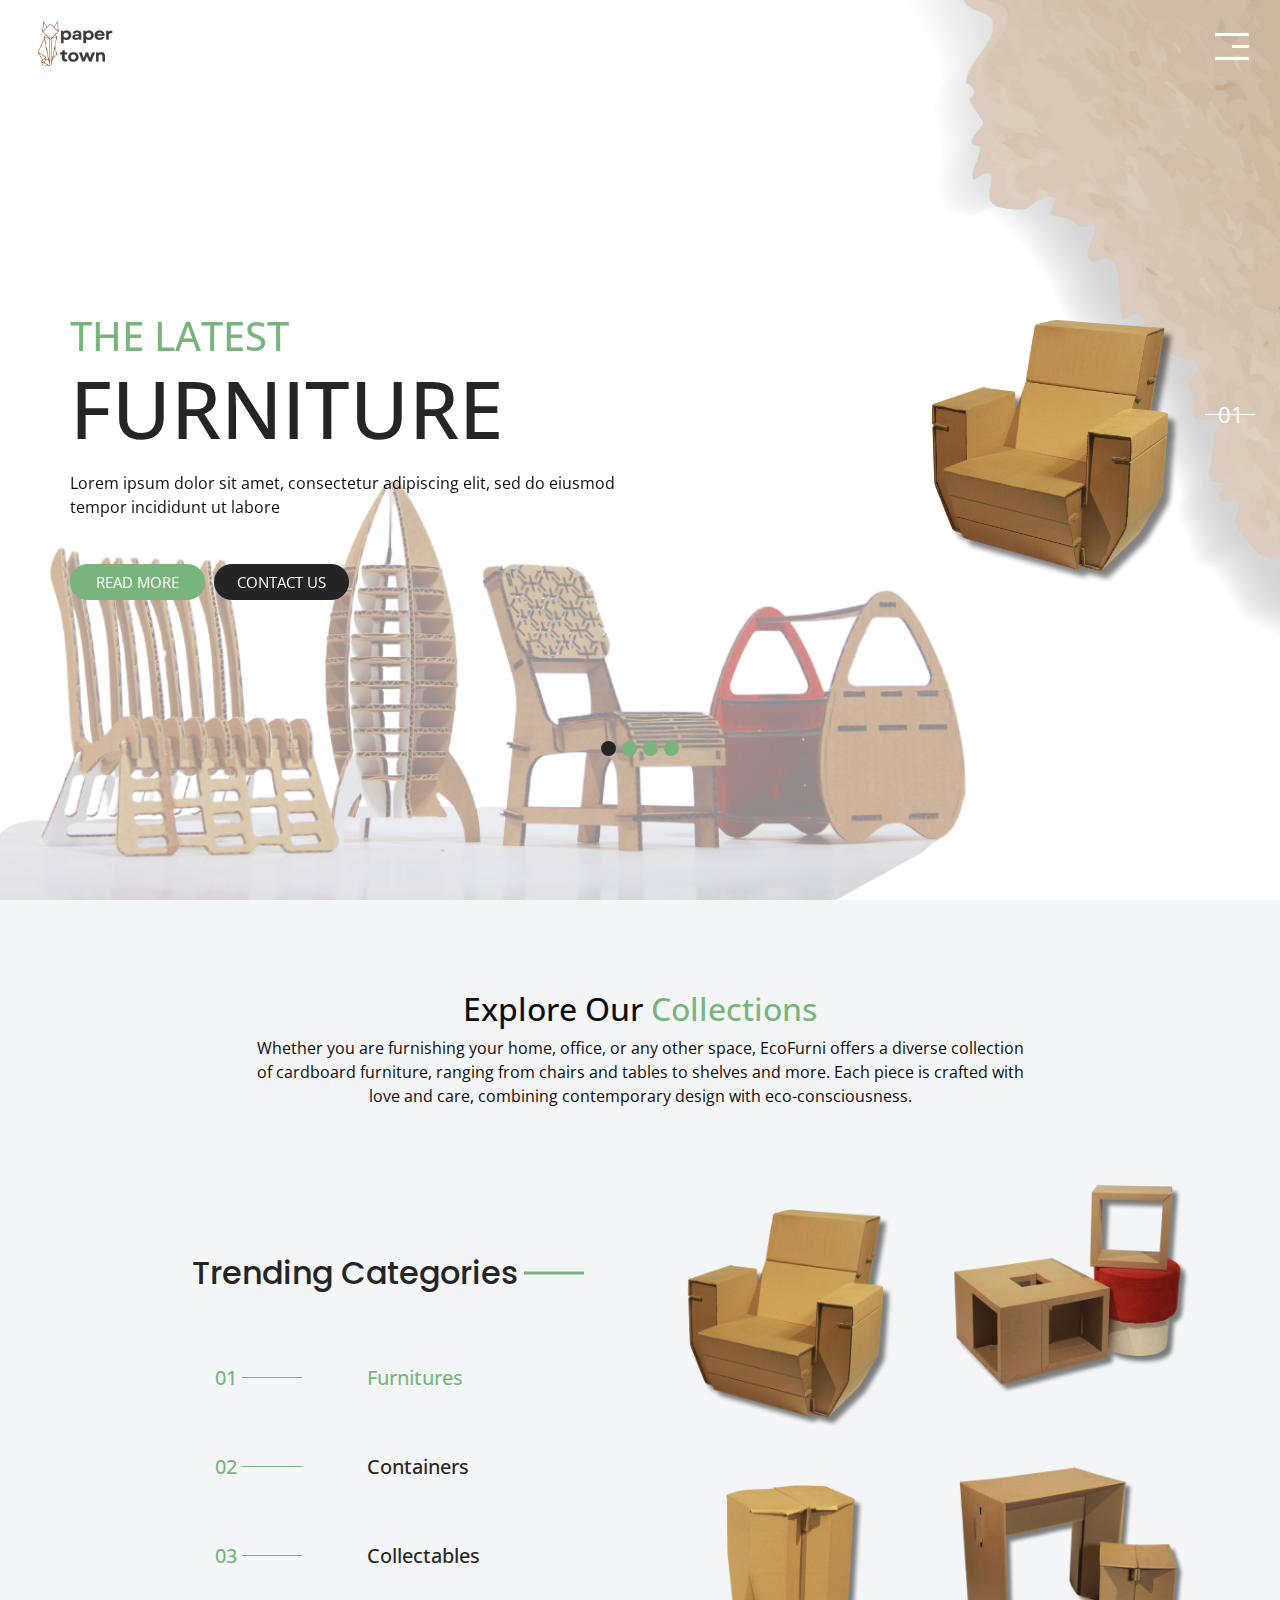
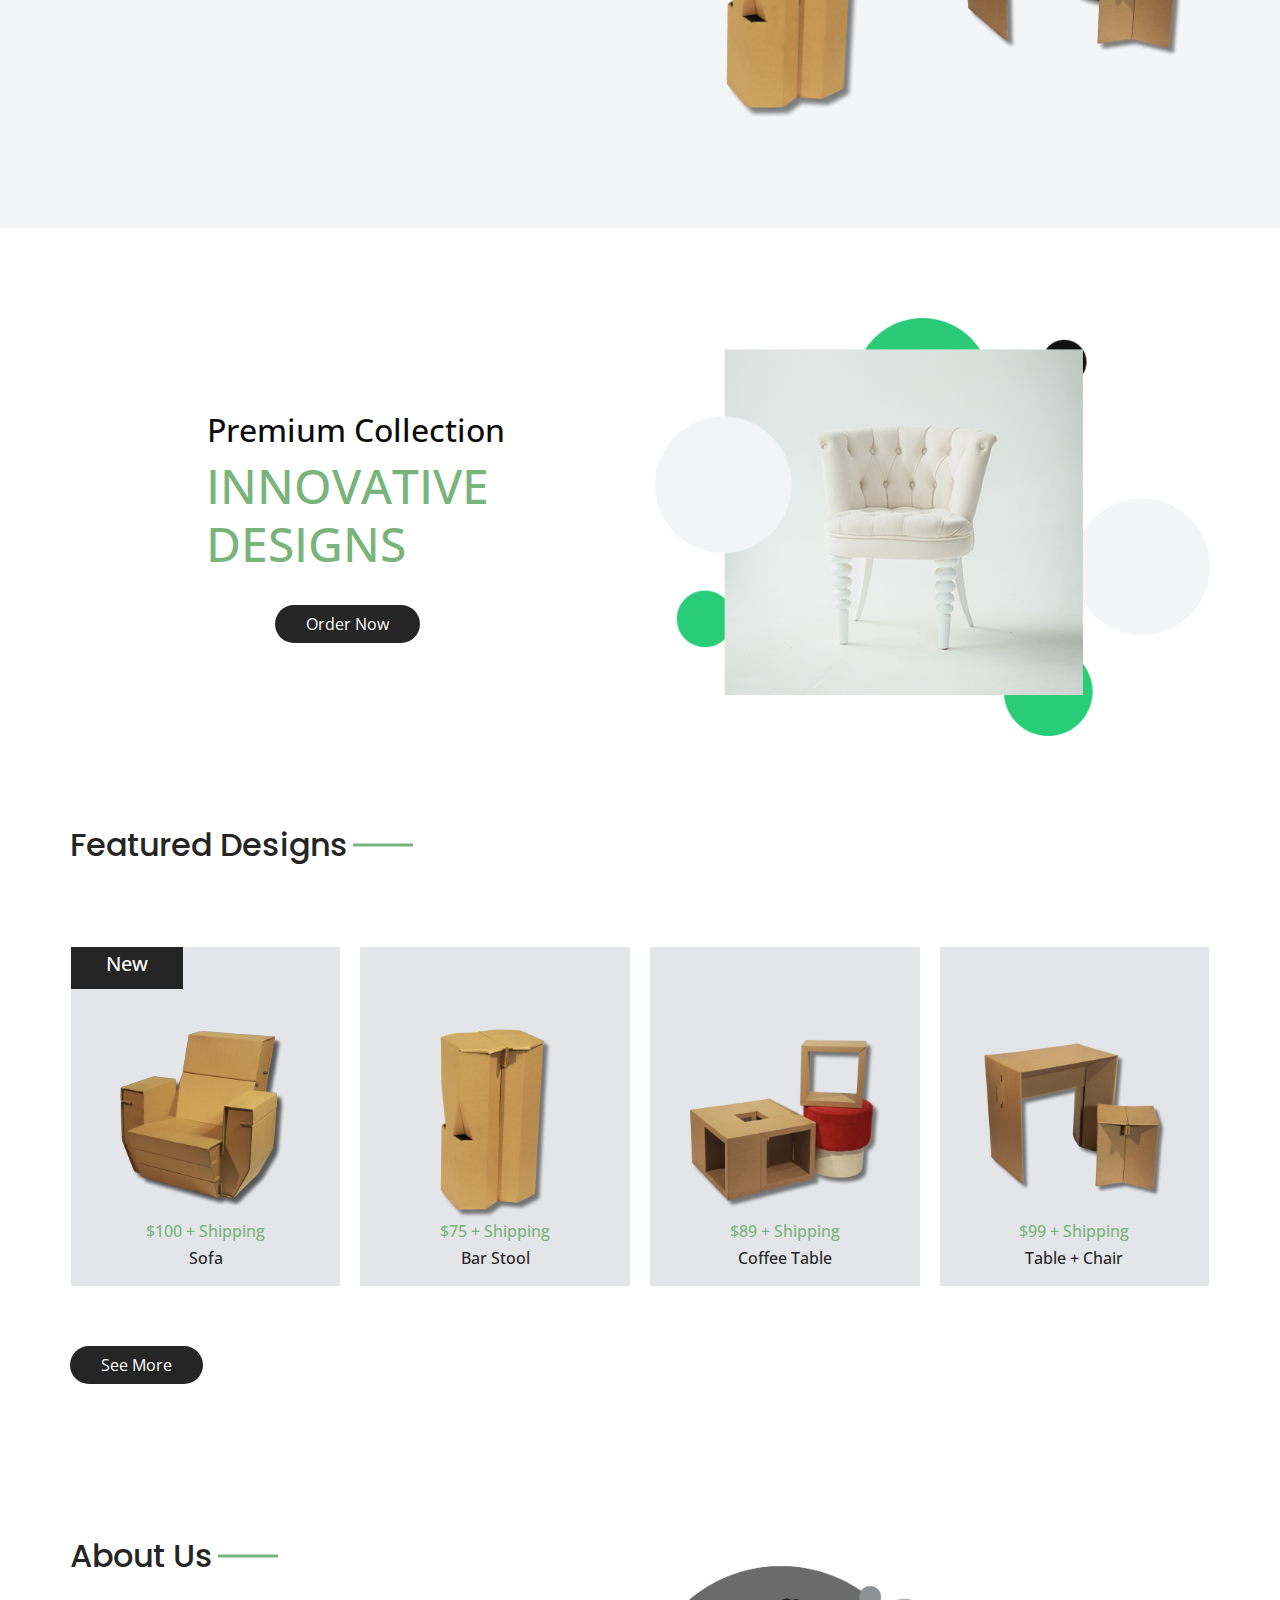
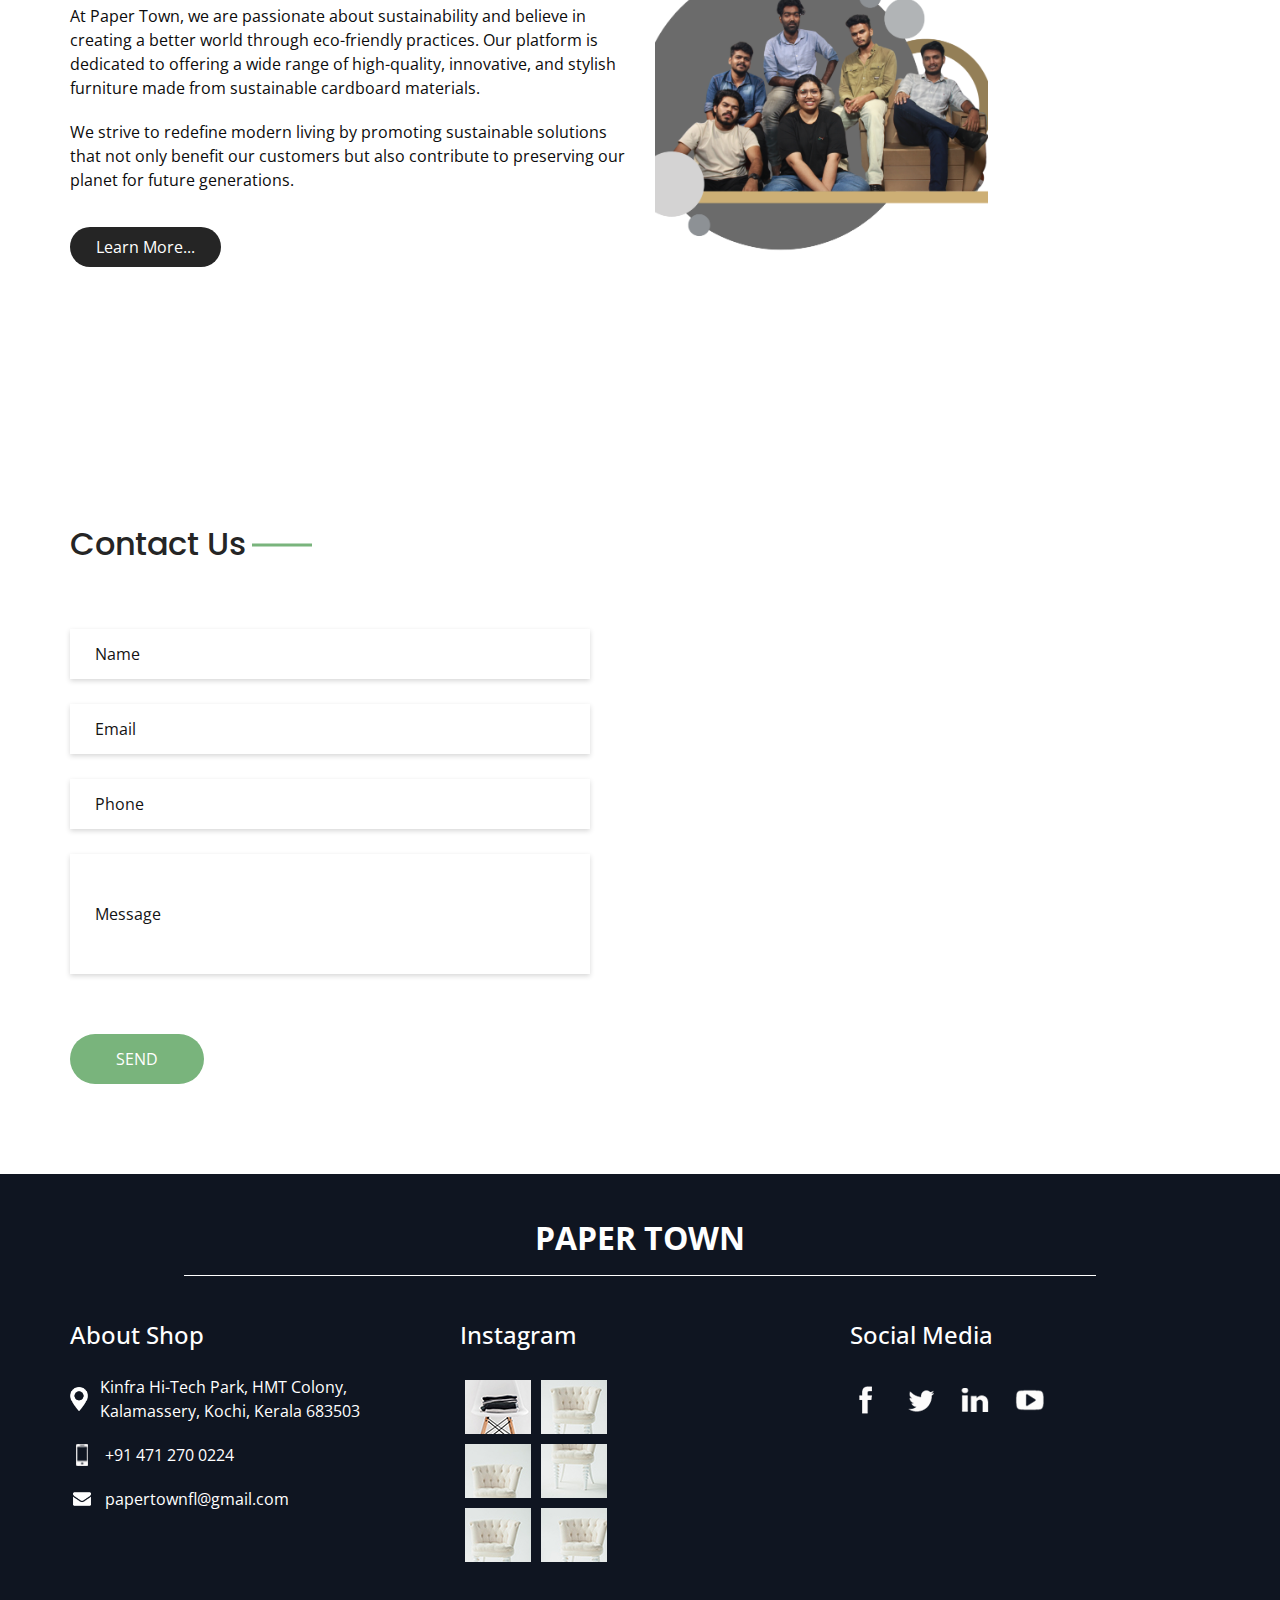
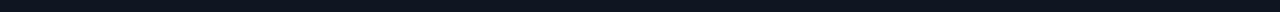
==== commit 5b320fd9: "Paper Town Design Final Phase 1.0" ====
--- a/index.html
+++ b/index.html
@@ -61,7 +61,7 @@
                 <a class="nav-link" href="#contact">Contact us</a>
               </li>
             </ul>
-            <div class="user_option">
+            <!-- <div class="user_option">
               <a href="">
                 <img src="images/user.png" alt="">
                 <span>
@@ -71,7 +71,7 @@
               <form class="form-inline my-2 my-lg-0 ml-0 ml-lg-4 mb-3 mb-lg-0">
                 <button class="btn  my-2 my-sm-0 nav_search-btn" type="submit"></button>
               </form>
-            </div>
+            </div> -->
           </div>
           <div>
             <div class="custom_menu-btn ">
@@ -139,7 +139,7 @@
                     </div>
                   </div>
                 </div>
-                <div class="col-md-6 img-container">
+                <div class="col-md-6 img-container ">
                   <div class="img-box">
                     <img src="images/sofa.png" alt="">
                   </div>
@@ -247,41 +247,7 @@
   </div>
 
 
-  <!-- about section -->
-
-  <section id="aboutus" class="about_section layout_padding">
-    <div class="container">
-      <div class="row">
-        <div class="col-md-6">
-          <div class="detail-box ">
-            <div class="heading_container">
-              <h2>
-                About Us
-              </h2>
-            </div>
-            <p>
-              At Paper Town, we are passionate about sustainability and believe in creating a better world through
-              eco-friendly practices. Our platform is dedicated to offering a wide range of high-quality, innovative,
-              and stylish furniture made from sustainable cardboard materials.
-            </p>
-            <p>
-              We strive to redefine modern living by
-              promoting sustainable solutions that not only benefit our customers but also contribute to preserving
-              our planet for future generations. <br><a class="" href="about.html">Learn More...</a>
-            </p>
-            
-          </div>          
-        </div>
-        <div class="col-md-6">
-          <div class="img-box">
-            <img src="images/team(1).png" style="width: 60%;" alt="">
-          </div>
-        </div>
-      </div>
-    </div>
-  </section>
-
-  <!-- end about section -->
+
 
   <!-- trending section -->
 
@@ -298,7 +264,7 @@
         </div>
         <div class="row pt-4">
           <div class="col-md-6">
-            <div class="detail-box">
+            <div class="detail-box ">
               <div class="heading_container">
                 <h2>
                   Trending Categories
@@ -353,8 +319,8 @@
           <div class="col-md-6">
             <div class="collapse show" id="collapseOne" aria-labelledby="headingOne" data-parent="#accordion">
               <div class="img_container ">
-                <div class="box b-1">
-                  <div class="img-box">
+                <div class="box b-1 ">
+                  <div class="img-box  container_foto">
                     <img src="images/sofa.png" alt="">
                   </div>
                   <div class="img-box">
@@ -463,7 +429,7 @@
         </h2>
       </div>
       <div class="brand_container layout_padding2">
-        <div class="box">
+        <div class="box  container_foto">
           <a href="">
             <div class="new">
               <h5>
@@ -483,7 +449,7 @@
             </div>
           </a>
         </div>
-        <div class="box">
+        <div class="box  container_foto">
           <a href="">
             <div class="img-box">
               <img src="images/barstool.png" style="filter: drop-shadow();" alt="">
@@ -498,7 +464,7 @@
             </div>
           </a>
         </div>
-        <div class="box">
+        <div class="box  container_foto">
           <a href="">
             <div class="img-box">
               <img src="images/tea_poi.png" alt="">
@@ -513,7 +479,7 @@
             </div>
           </a>
         </div>
-        <div class="box">
+        <div class="box  container_foto">
           <a href="">
             <div class="img-box">
               <img src="images/table_chair.png" style="filter: drop-shadow();" alt="">
@@ -529,13 +495,48 @@
           </a>
         </div>
       </div>
-      <a href="" class="brand-btn">
+      <a href="shop.html" class="brand-btn">
         See More
       </a>
     </div>
   </section>
 
   <!-- end brand section -->
+    <!-- about section -->
+
+    <section id="aboutus" class="about_section layout_padding">
+      <div class="container">
+        <div class="row">
+          <div class="col-md-6">
+            <div class="detail-box ">
+              <div class="heading_container">
+                <h2>
+                  About Us
+                </h2>
+              </div>
+              <p>
+                At Paper Town, we are passionate about sustainability and believe in creating a better world through
+                eco-friendly practices. Our platform is dedicated to offering a wide range of high-quality, innovative,
+                and stylish furniture made from sustainable cardboard materials.
+              </p>
+              <p>
+                We strive to redefine modern living by
+                promoting sustainable solutions that not only benefit our customers but also contribute to preserving
+                our planet for future generations. <br><a class="" href="about.html">Learn More...</a>
+              </p>
+              
+            </div>          
+          </div>
+          <div class="col-md-6">
+            <div class="img-box">
+              <img src="images/team(1).png" style="width: 60%;" alt="">
+            </div>
+          </div>
+        </div>
+      </div>
+    </section>
+  
+    <!-- end about section -->
   <!-- contact section -->
 
   <section id="contact" class="contact_section layout_padding">
@@ -550,18 +551,18 @@
     <div class="container">
       <div class="row">
         <div class="col-md-6">
-          <form action="">
+          <form action="https://formspree.io/f/mdorkgrl" method="post">
             <div>
-              <input type="text" placeholder="Name" />
+              <input type="text" name="name" placeholder="Name" />
             </div>
             <div>
-              <input type="email" placeholder="Email" />
+              <input type="email" name="email" placeholder="Email" />
             </div>
             <div>
-              <input type="text" placeholder="Phone" />
+              <input type="text" name="phone" placeholder="Phone" />
             </div>
             <div>
-              <input type="text" class="message-box" placeholder="Message" />
+              <input type="text" name="message" class="message-box" placeholder="Message" />
             </div>
             <div class="d-flex ">
               <button>
@@ -691,7 +692,7 @@
                 <img src="images/envelope-white.png" width="18px" alt="">
               </div>
               <p>
-                demo@gmail.com
+                papertownfl@gmail.com
               </p>
             </div>
           </div>
@@ -769,18 +770,6 @@
   </section>
 
   <!-- end info_section -->
-
-
-  <!-- footer section -->
-  <!-- <section class="container-fluid footer_section ">
-    <div class="container">
-      <p>
-        &copy; 2019 All Rights Reserved By
-        <a href="https://html.design/">Free Html Templates</a>
-      </p>
-    </div>
-  </section> -->
-  <!-- end  footer section -->
 
 
   <script type="text/javascript" src="js/jquery-3.4.1.min.js"></script>
--- a/css/style.css
+++ b/css/style.css
@@ -673,10 +673,12 @@
 
 .brand_section .brand_container .box h6 {
   color: #252525;
+  
 }
 
 .brand_section .brand_container .box h6.price {
   color: #79b47c;
+  
 }
 
 .brand_section .brand_container .box .new {
@@ -1103,4 +1105,37 @@
 
 .image-flip img {
   transform: scaleX(-1);
-}+}
+
+/* card */
+
+.container_foto {
+	padding: 0;
+	overflow: hidden;
+	max-width: 350px;
+	margin: 5px;
+}
+
+
+.container_foto img {
+	width: 100%;
+	top: 0;
+	left: 0;
+	-webkit-transition: all 3s ease;
+	-moz-transition: all 3s ease;
+	-o-transition: all 3s ease;
+	-ms-transition: all 3s ease;
+	transition: all 3s ease;
+}
+
+/*hovers*/
+
+.container_foto:hover {
+	cursor: pointer;
+}
+
+.container_foto:hover img {
+	opacity: 0.5;
+	transform: scale(1.1);
+  transform: translateY(-8px);
+}
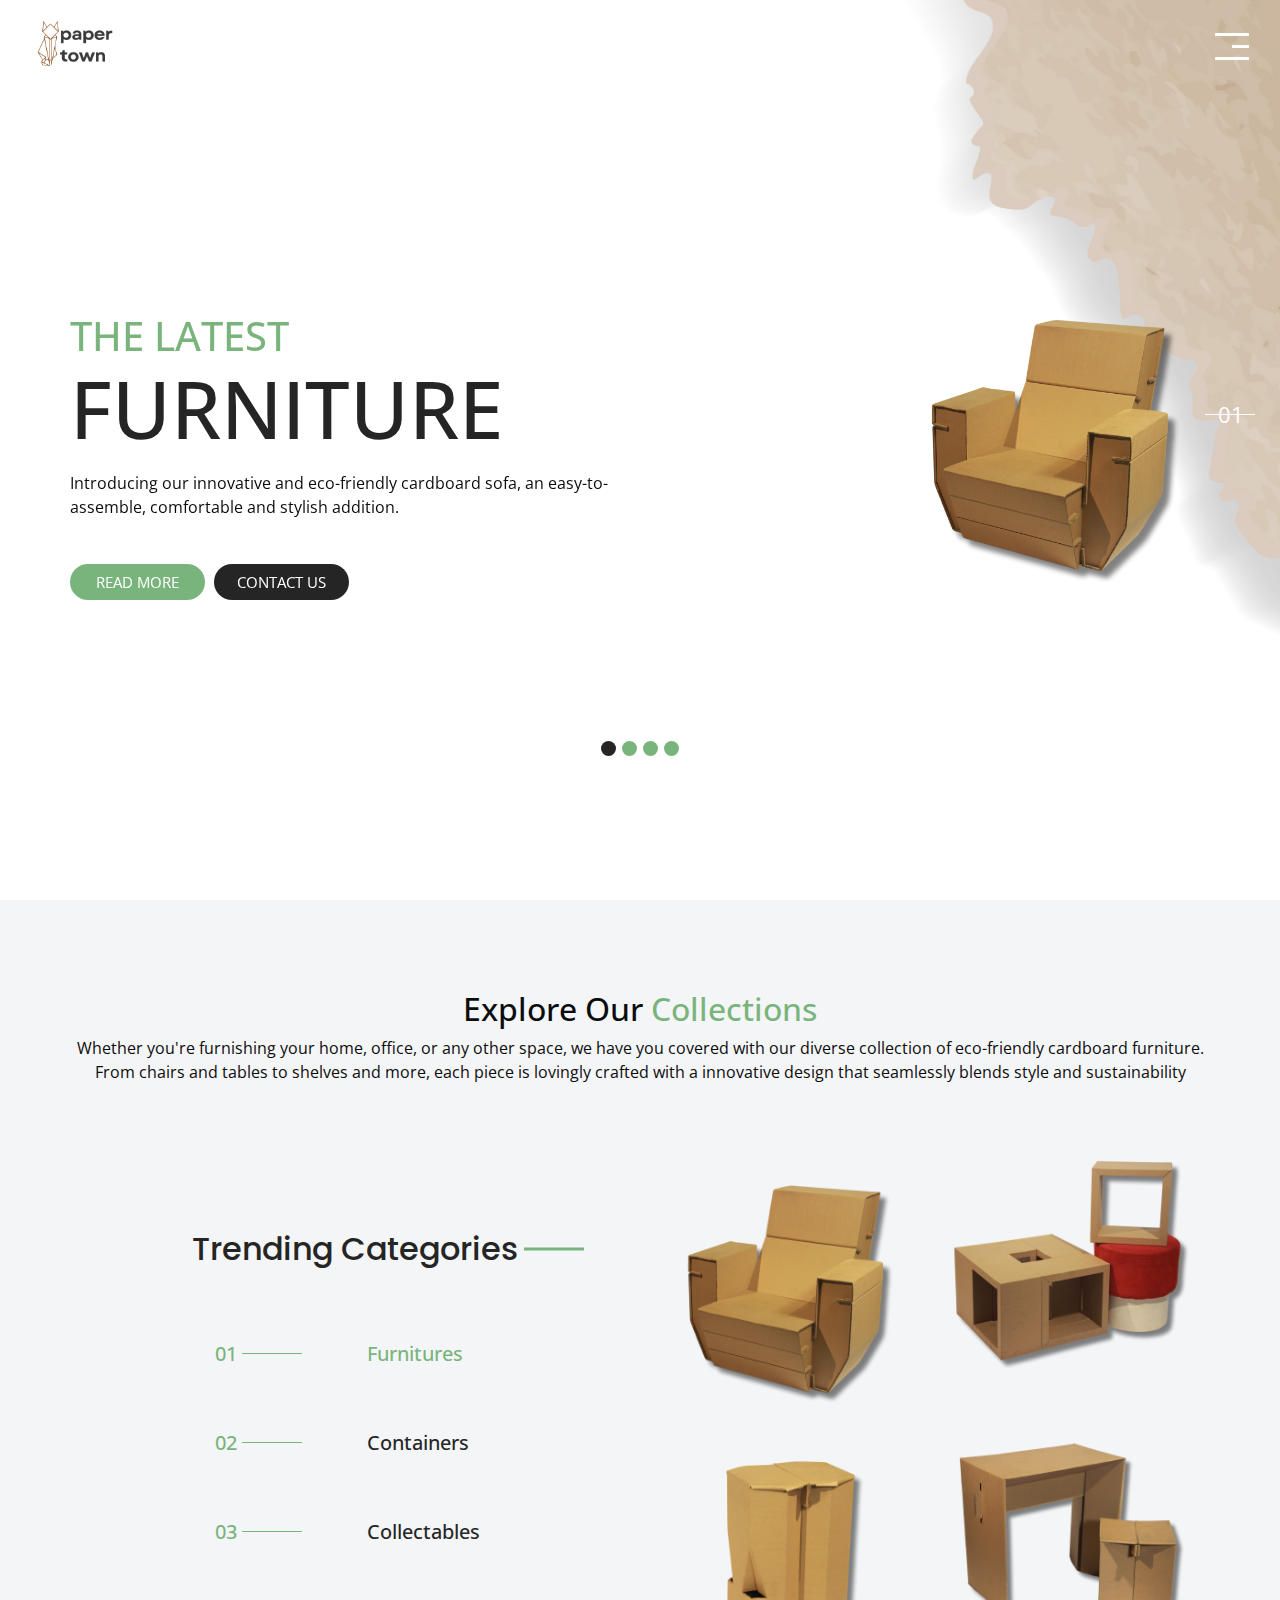
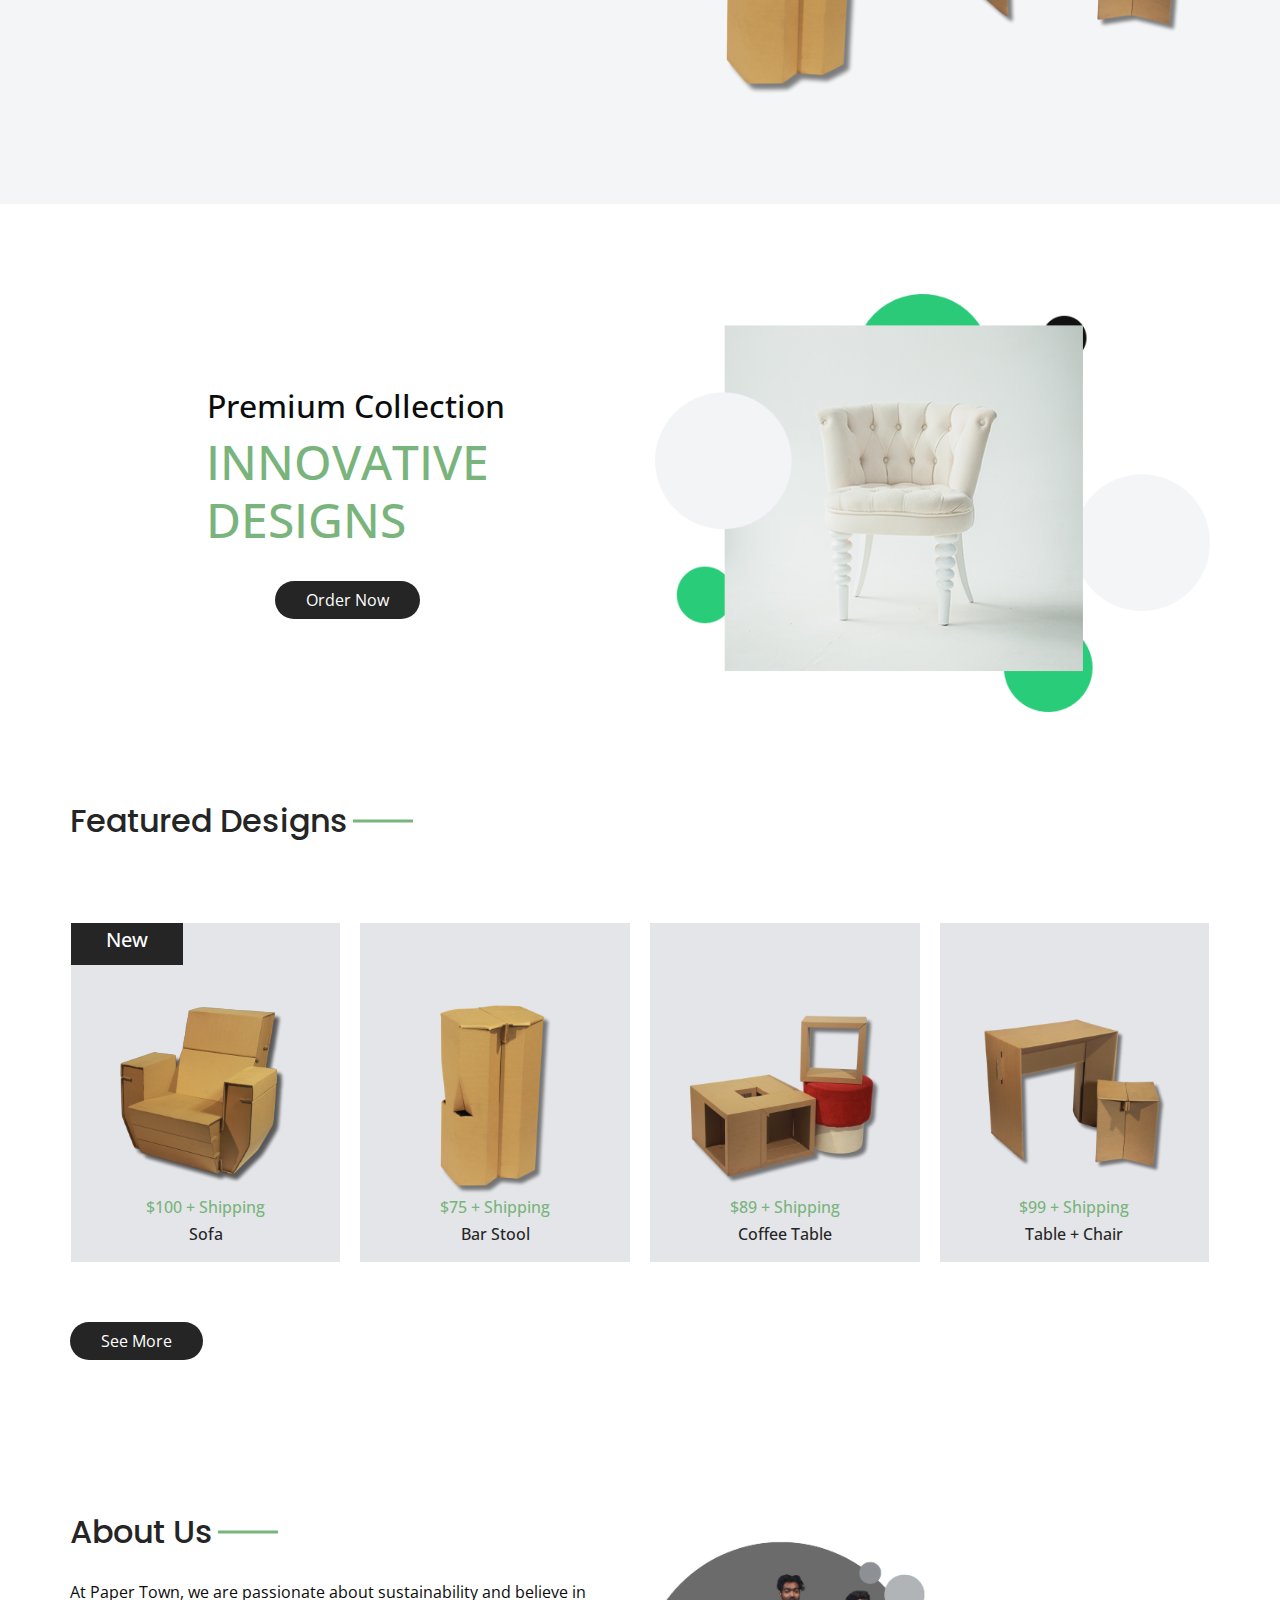
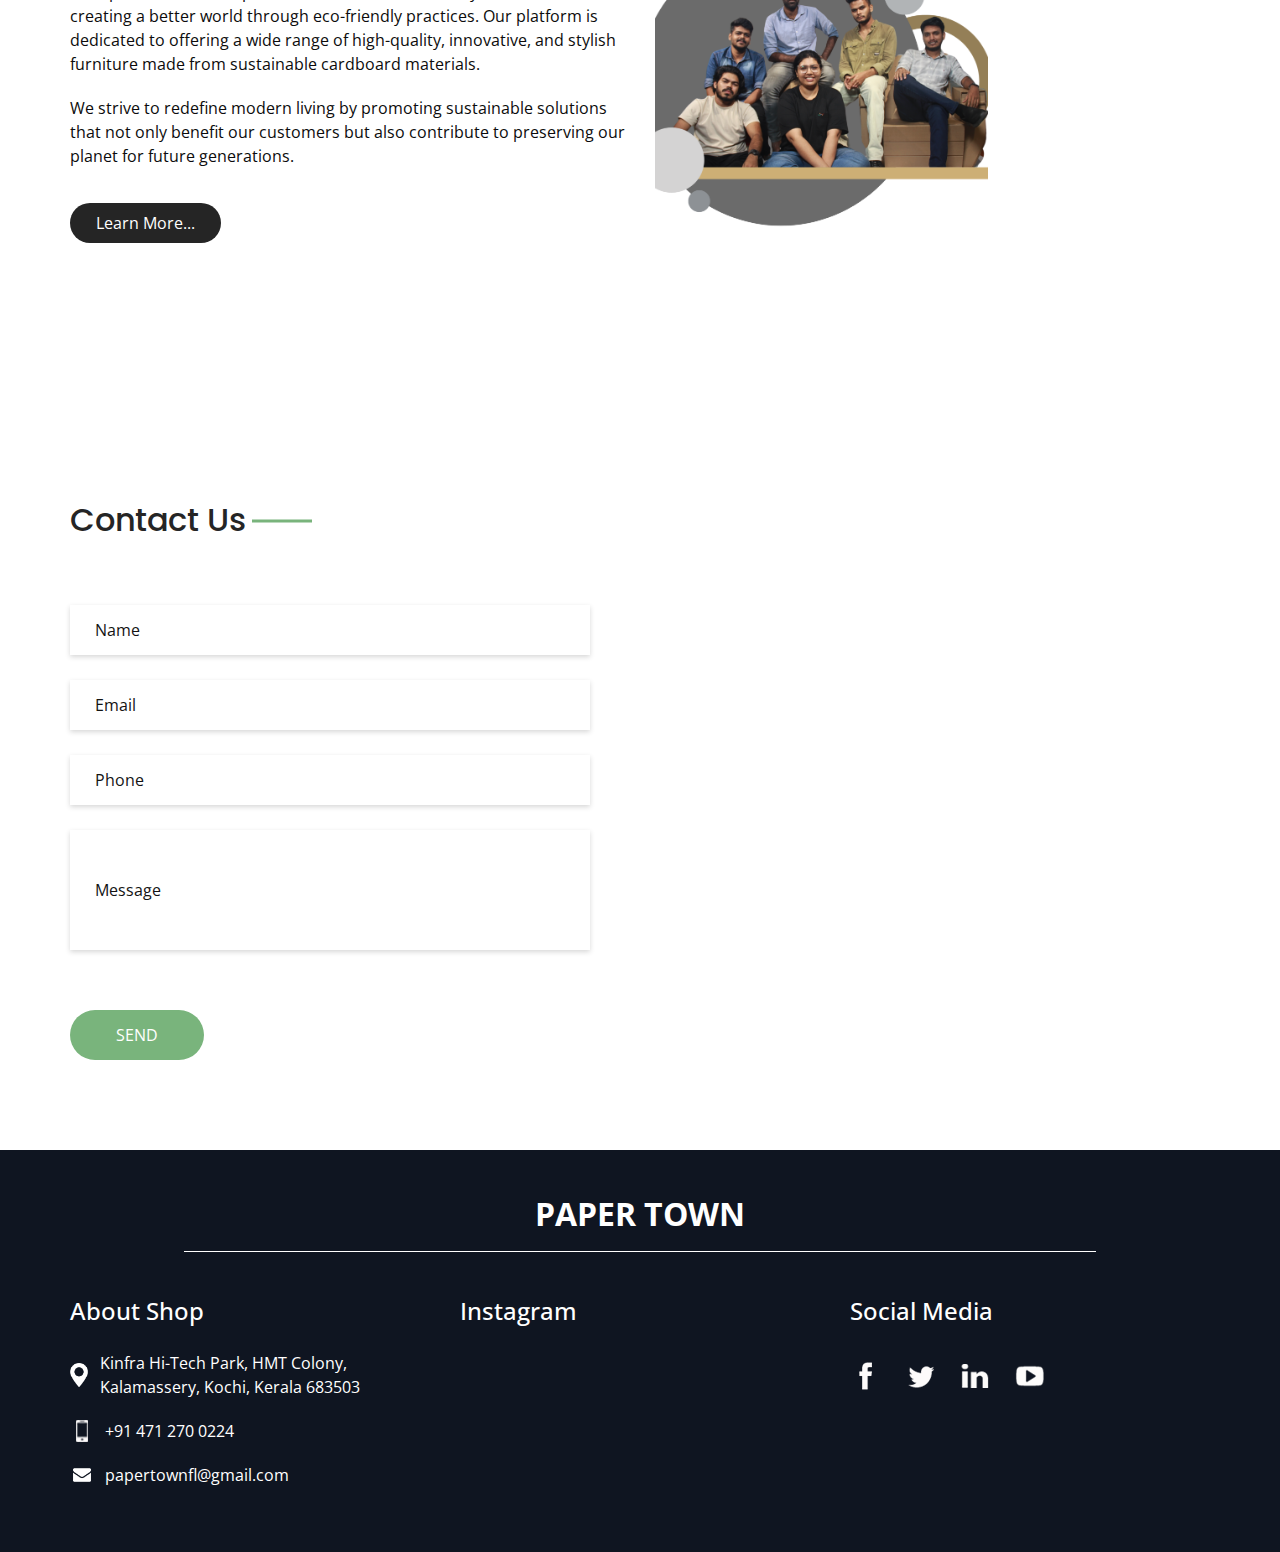
==== commit acdc1544: "Paper Town Final Design Phase 2" ====
--- a/index.html
+++ b/index.html
@@ -126,8 +126,7 @@
                       </span>
                     </h1>
                     <p>
-                      Lorem ipsum dolor sit amet, consectetur adipiscing elit, sed
-                      do eiusmod tempor incididunt ut labore
+                      Introducing our innovative and eco-friendly cardboard sofa, an easy-to-assemble, comfortable and stylish addition.
                     </p>
                     <div class="btn-box">
                       <a href="#collection" class="btn-1">
@@ -157,8 +156,7 @@
                       </span>
                     </h1>
                     <p>
-                      Lorem ipsum dolor sit amet, consectetur adipiscing elit, sed
-                      do eiusmod tempor incididunt ut labore
+                      Introducing our eco-chic cardboard table, the perfect combination of style and sustainability! Made entirely out of recycled cardboard and designed to be used and disposed of with ease.
                     </p>
                     <div class="btn-box">
                       <a href="#collection" class="btn-1">
@@ -188,8 +186,7 @@
                       </span>
                     </h1>
                     <p>
-                      Lorem ipsum dolor sit amet, consectetur adipiscing elit, sed
-                      do eiusmod tempor incididunt ut labore
+                      Introducing our versatile and eco-friendly modular cube system, made entirely out of durable cardboard and designed for easy assembly and customization. making them the ultimate solution for those who want to organize their space sustainably.
                     </p>
                     <div class="btn-box">
                       <a href="#collection" class="btn-1">
@@ -219,8 +216,7 @@
                       </span>
                     </h1>
                     <p>
-                      Lorem ipsum dolor sit amet, consectetur adipiscing elit, sed
-                      do eiusmod tempor incididunt ut labore
+                      Introducing our cardboard barstool, the perfect combination of style and sustainability! Made entirely out of cardboard and designed to be used abused and easy to dispose.
                     </p>
                     <div class="btn-box">
                       <a href="#collection" class="btn-1">
@@ -257,9 +253,11 @@
         <div class="text-center">
             <h2 >Explore Our <h style="color: #79b47c;">Collections</h></h2>
             <p>
-              Whether you are furnishing your home, office, or any other space, EcoFurni offers a diverse collection <br>
-               of cardboard furniture, ranging from chairs and tables to shelves and more. Each piece is crafted with<br> love and care,
-                combining contemporary design with eco-consciousness.
+              Whether you're furnishing your home, office, or any other space,
+              we have you covered with our diverse collection of eco-friendly
+              cardboard furniture. From chairs and tables to shelves and more,
+              each piece is lovingly crafted with a innovative design that
+              seamlessly blends style and sustainability
             </p>
         </div>
         <div class="row pt-4">
--- a/css/style.css
+++ b/css/style.css
@@ -60,7 +60,7 @@
 /*header section*/
 .hero_area {
   height: 100vh;
-  background-image: url(../images/bg.png);
+  /* background-image: url(../images/bg.png); */
   background-size: cover;
   position: relative;
   background-repeat: no-repeat;
@@ -1130,12 +1130,52 @@
 
 /*hovers*/
 
-.container_foto:hover {
-	cursor: pointer;
-}
+
 
 .container_foto:hover img {
 	opacity: 0.5;
 	transform: scale(1.1);
   transform: translateY(-8px);
 }
+
+/* Download Button Hover */
+.box {
+  position: relative;
+  overflow: hidden;
+}
+
+.hover-content {
+  cursor: pointer;
+  position: absolute;
+  top: 10px;
+  left: 10px;
+  display: flex;
+  padding: 7px;
+  opacity: 0; /* Hide the truck logo initially */
+  transition: opacity 1s ease-in-out;
+  background-color: #609460;
+  border-radius: 5px;
+}
+
+.hover-content .text-box {
+  display: flex;
+  justify-content: center;
+  align-items: center;
+  font-size: xx-small;
+  font-weight: bold;
+  color: white;
+  white-space: nowrap;
+  width: 0; /* Start with 0 width to hide the text box */
+  overflow: hidden;
+  transition: width 0.5s ease-in-out;
+}
+
+.box:hover .hover-content {
+  opacity: 1; /* Show the truck logo on hover */
+}
+
+.hover-content:hover .text-box {
+  width: 100px; /* Show the text box on hover by increasing its width */
+}
+
+
